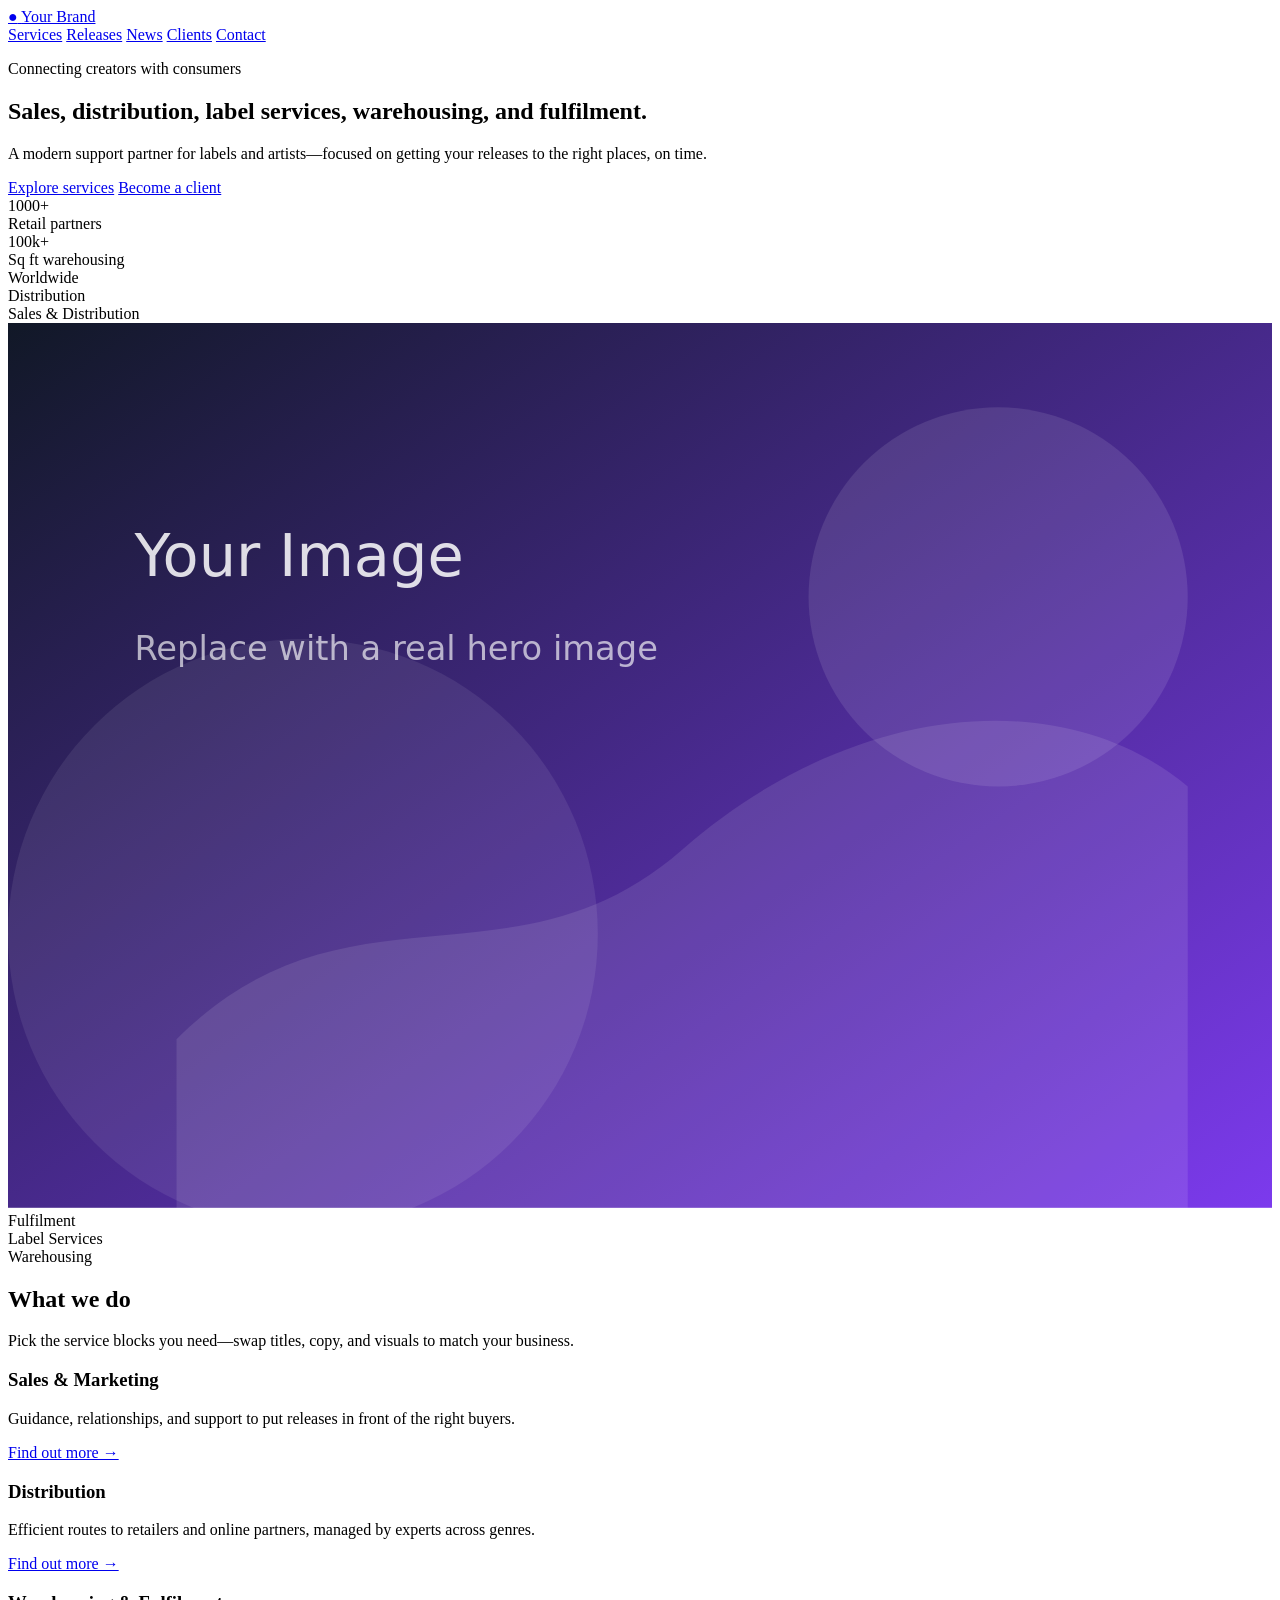
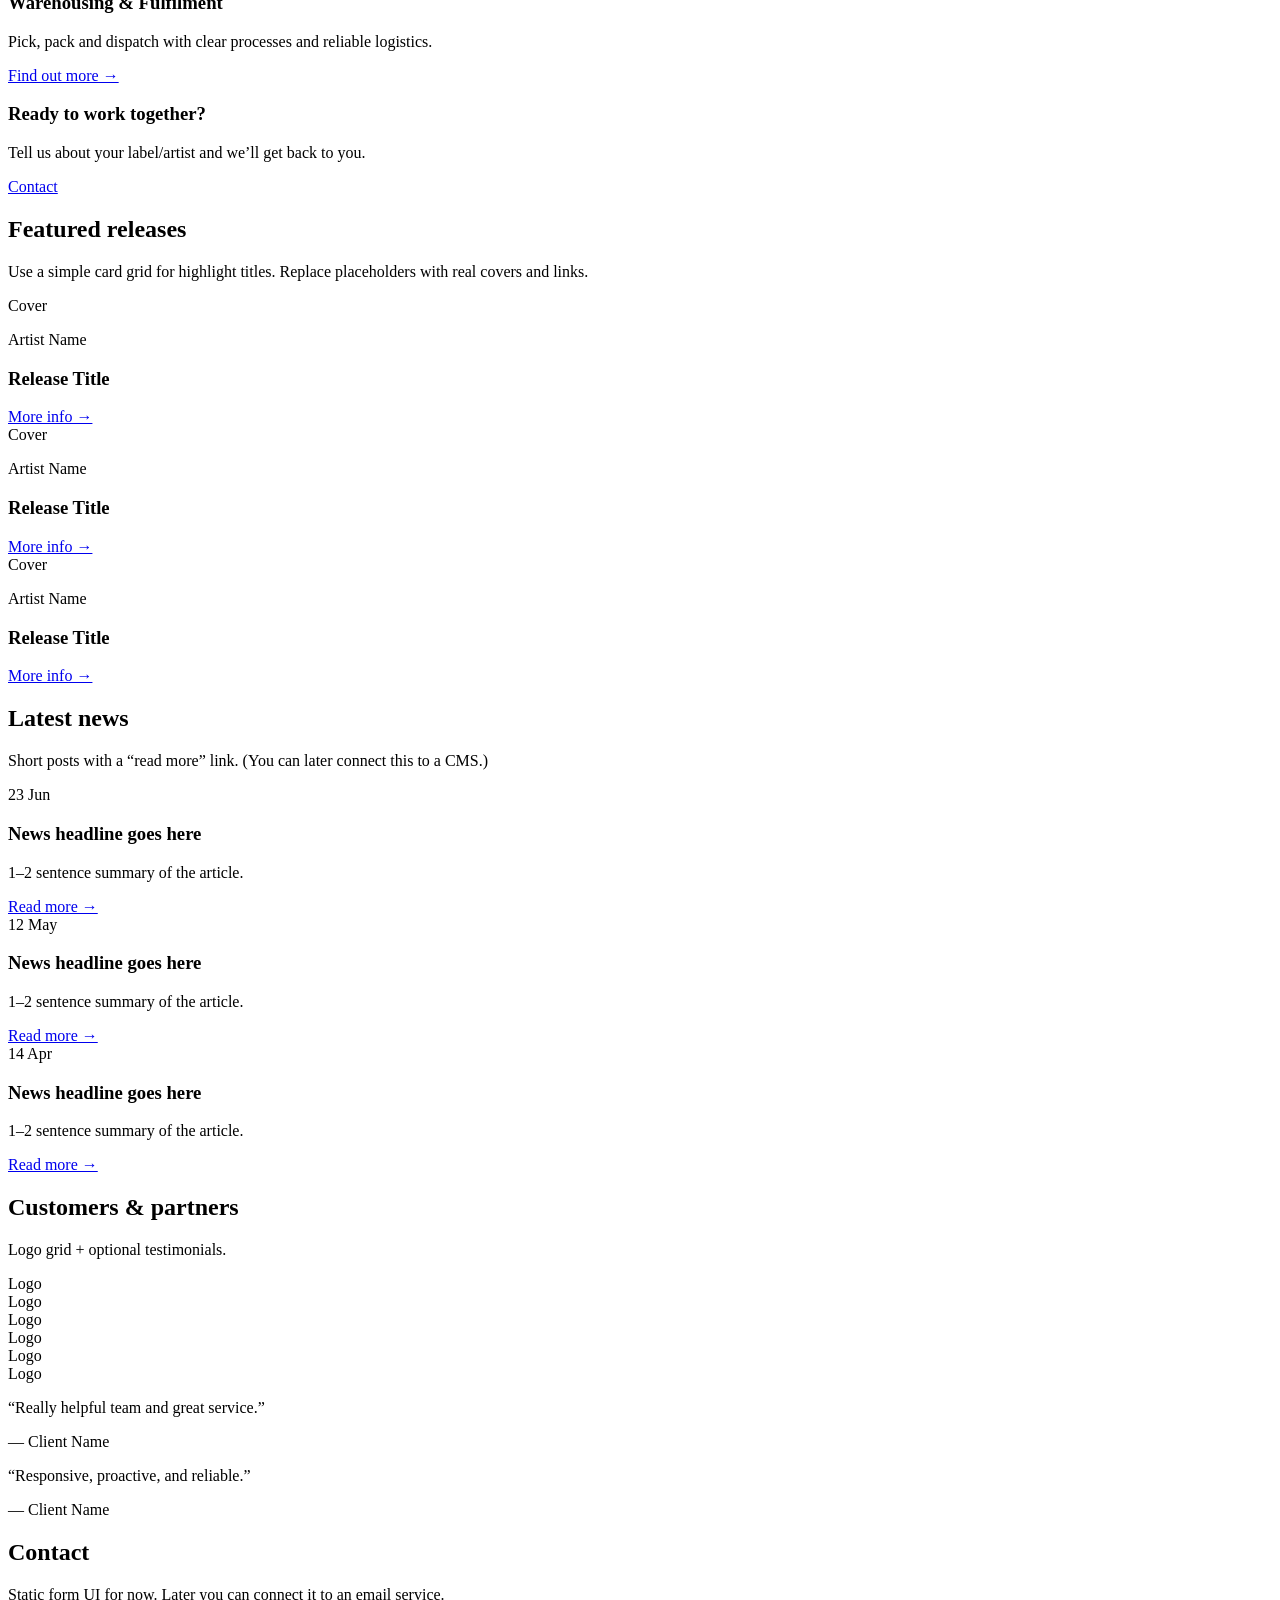
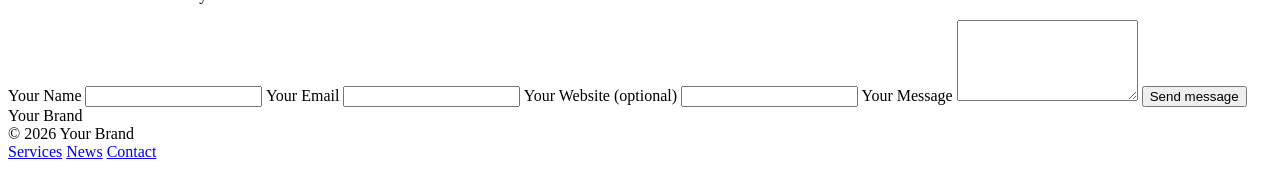
==== index.html @ bef2671d "Create index.html" ====
<!doctype html>
<html lang="en">
<head>
  <meta charset="utf-8" />
  <meta name="viewport" content="width=device-width,initial-scale=1" />
  <title>Your Company</title>
  <meta name="description" content="Sales, distribution, marketing and services for music labels and artists." />
  <link rel="stylesheet" href="styles.css" />
</head>

<body>
  <!-- Top bar / header -->
  <header class="site-header">
    <div class="container header-inner">
      <a class="brand" href="#">
        <span class="brand-mark" aria-hidden="true">●</span>
        <span class="brand-text">Your Brand</span>
      </a>

      <nav class="nav" aria-label="Primary">
        <a href="#services">Services</a>
        <a href="#releases">Releases</a>
        <a href="#news">News</a>
        <a href="#clients">Clients</a>
        <a class="btn btn-ghost" href="#contact">Contact</a>
      </nav>
    </div>
  </header>

  <!-- Hero -->
  <section class="hero">
    <div class="container hero-grid">
      <div class="hero-copy">
        <p class="kicker">Connecting creators with consumers</p>
        <h1>Sales, distribution, label services, warehousing, and fulfilment.</h1>
        <p class="lead">
          A modern support partner for labels and artists—focused on getting your releases to the right places, on time.
        </p>
        <div class="hero-actions">
          <a class="btn" href="#services">Explore services</a>
          <a class="btn btn-ghost" href="#contact">Become a client</a>
        </div>
        <div class="hero-trust">
          <div class="trust-item">
            <div class="trust-num">1000+</div>
            <div class="trust-label">Retail partners</div>
          </div>
          <div class="trust-item">
            <div class="trust-num">100k+</div>
            <div class="trust-label">Sq ft warehousing</div>
          </div>
          <div class="trust-item">
            <div class="trust-num">Worldwide</div>
            <div class="trust-label">Distribution</div>
          </div>
        </div>
      </div>

      <div class="hero-media" aria-hidden="true">
        <div class="media-card">
          <div class="media-badge">Sales & Distribution</div>
          <div class="media-art">
            <!-- Simple placeholder “image” -->
            <svg viewBox="0 0 600 420" width="100%" height="100%" role="img" aria-label="Placeholder cover art">
              <defs>
                <linearGradient id="g" x1="0" x2="1" y1="0" y2="1">
                  <stop offset="0" stop-color="#111827"/>
                  <stop offset="1" stop-color="#7c3aed"/>
                </linearGradient>
              </defs>
              <rect width="600" height="420" fill="url(#g)"/>
              <circle cx="470" cy="130" r="90" fill="rgba(255,255,255,.10)"/>
              <circle cx="140" cy="290" r="140" fill="rgba(255,255,255,.08)"/>
              <path d="M80 340 C160 260, 240 320, 320 250 S500 170, 560 220 L560 420 L80 420 Z" fill="rgba(255,255,255,.10)"/>
              <text x="60" y="120" fill="rgba(255,255,255,.85)" font-size="28" font-family="system-ui,Segoe UI,Arial">Your Image</text>
              <text x="60" y="160" fill="rgba(255,255,255,.65)" font-size="16" font-family="system-ui,Segoe UI,Arial">Replace with a real hero image</text>
            </svg>
          </div>
          <div class="media-meta">
            <div class="tag">Fulfilment</div>
            <div class="tag">Label Services</div>
            <div class="tag">Warehousing</div>
          </div>
        </div>
      </div>
    </div>
  </section>

  <!-- Services -->
  <section id="services" class="section">
    <div class="container">
      <div class="section-head">
        <h2>What we do</h2>
        <p>Pick the service blocks you need—swap titles, copy, and visuals to match your business.</p>
      </div>

      <div class="grid-3">
        <article class="card">
          <h3>Sales & Marketing</h3>
          <p>Guidance, relationships, and support to put releases in front of the right buyers.</p>
          <a class="link" href="#contact">Find out more →</a>
        </article>

        <article class="card">
          <h3>Distribution</h3>
          <p>Efficient routes to retailers and online partners, managed by experts across genres.</p>
          <a class="link" href="#contact">Find out more →</a>
        </article>

        <article class="card">
          <h3>Warehousing & Fulfilment</h3>
          <p>Pick, pack and dispatch with clear processes and reliable logistics.</p>
          <a class="link" href="#contact">Find out more →</a>
        </article>
      </div>

      <div class="cta-row">
        <div class="cta-text">
          <h3>Ready to work together?</h3>
          <p>Tell us about your label/artist and we’ll get back to you.</p>
        </div>
        <a class="btn" href="#contact">Contact</a>
      </div>
    </div>
  </section>

  <!-- Featured releases -->
  <section id="releases" class="section section-alt">
    <div class="container">
      <div class="section-head">
        <h2>Featured releases</h2>
        <p>Use a simple card grid for highlight titles. Replace placeholders with real covers and links.</p>
      </div>

      <div class="grid-3">
        <article class="release">
          <div class="release-cover" role="img" aria-label="Release cover placeholder">
            <span>Cover</span>
          </div>
          <div class="release-body">
            <p class="release-artist">Artist Name</p>
            <h3 class="release-title">Release Title</h3>
            <a class="link" href="#contact">More info →</a>
          </div>
        </article>

        <article class="release">
          <div class="release-cover" role="img" aria-label="Release cover placeholder">
            <span>Cover</span>
          </div>
          <div class="release-body">
            <p class="release-artist">Artist Name</p>
            <h3 class="release-title">Release Title</h3>
            <a class="link" href="#contact">More info →</a>
          </div>
        </article>

        <article class="release">
          <div class="release-cover" role="img" aria-label="Release cover placeholder">
            <span>Cover</span>
          </div>
          <div class="release-body">
            <p class="release-artist">Artist Name</p>
            <h3 class="release-title">Release Title</h3>
            <a class="link" href="#contact">More info →</a>
          </div>
        </article>
      </div>
    </div>
  </section>

  <!-- News -->
  <section id="news" class="section">
    <div class="container">
      <div class="section-head">
        <h2>Latest news</h2>
        <p>Short posts with a “read more” link. (You can later connect this to a CMS.)</p>
      </div>

      <div class="grid-3">
        <article class="post">
          <div class="post-thumb" role="img" aria-label="News thumbnail placeholder"></div>
          <div class="post-body">
            <div class="post-date">23 Jun</div>
            <h3>News headline goes here</h3>
            <p>1–2 sentence summary of the article.</p>
            <a class="link" href="#contact">Read more →</a>
          </div>
        </article>

        <article class="post">
          <div class="post-thumb" role="img" aria-label="News thumbnail placeholder"></div>
          <div class="post-body">
            <div class="post-date">12 May</div>
            <h3>News headline goes here</h3>
            <p>1–2 sentence summary of the article.</p>
            <a class="link" href="#contact">Read more →</a>
          </div>
        </article>

        <article class="post">
          <div class="post-thumb" role="img" aria-label="News thumbnail placeholder"></div>
          <div class="post-body">
            <div class="post-date">14 Apr</div>
            <h3>News headline goes here</h3>
            <p>1–2 sentence summary of the article.</p>
            <a class="link" href="#contact">Read more →</a>
          </div>
        </article>
      </div>
    </div>
  </section>

  <!-- Clients -->
  <section id="clients" class="section section-alt">
    <div class="container">
      <div class="section-head">
        <h2>Customers & partners</h2>
        <p>Logo grid + optional testimonials.</p>
      </div>

      <div class="logo-grid" aria-label="Partner logos">
        <div class="logo">Logo</div>
        <div class="logo">Logo</div>
        <div class="logo">Logo</div>
        <div class="logo">Logo</div>
        <div class="logo">Logo</div>
        <div class="logo">Logo</div>
      </div>

      <div class="testimonials">
        <article class="quote">
          <p class="quote-text">“Really helpful team and great service.”</p>
          <p class="quote-by">— Client Name</p>
        </article>
        <article class="quote">
          <p class="quote-text">“Responsive, proactive, and reliable.”</p>
          <p class="quote-by">— Client Name</p>
        </article>
      </div>
    </div>
  </section>

  <!-- Contact -->
  <section id="contact" class="section">
    <div class="container">
      <div class="section-head">
        <h2>Contact</h2>
        <p>Static form UI for now. Later you can connect it to an email service.</p>
      </div>

      <form class="form" onsubmit="event.preventDefault(); alert('Form demo: connect this to a backend/email service.');">
        <label>
          <span>Your Name</span>
          <input required type="text" name="name" autocomplete="name" />
        </label>
        <label>
          <span>Your Email</span>
          <input required type="email" name="email" autocomplete="email" />
        </label>
        <label>
          <span>Your Website (optional)</span>
          <input type="url" name="website" autocomplete="url" />
        </label>
        <label>
          <span>Your Message</span>
          <textarea required name="message" rows="5"></textarea>
        </label>
        <button class="btn" type="submit">Send message</button>
      </form>
    </div>
  </section>

  <footer class="site-footer">
    <div class="container footer-inner">
      <div class="footer-brand">
        <div class="brand-text">Your Brand</div>
        <div class="muted">© <span id="year"></span> Your Brand</div>
      </div>
      <div class="footer-links">
        <a href="#services">Services</a>
        <a href="#news">News</a>
        <a href="#contact">Contact</a>
      </div>
    </div>
  </footer>

  <script>
    document.getElementById('year').textContent = new Date().getFullYear();
  </script>
</body>
</html>
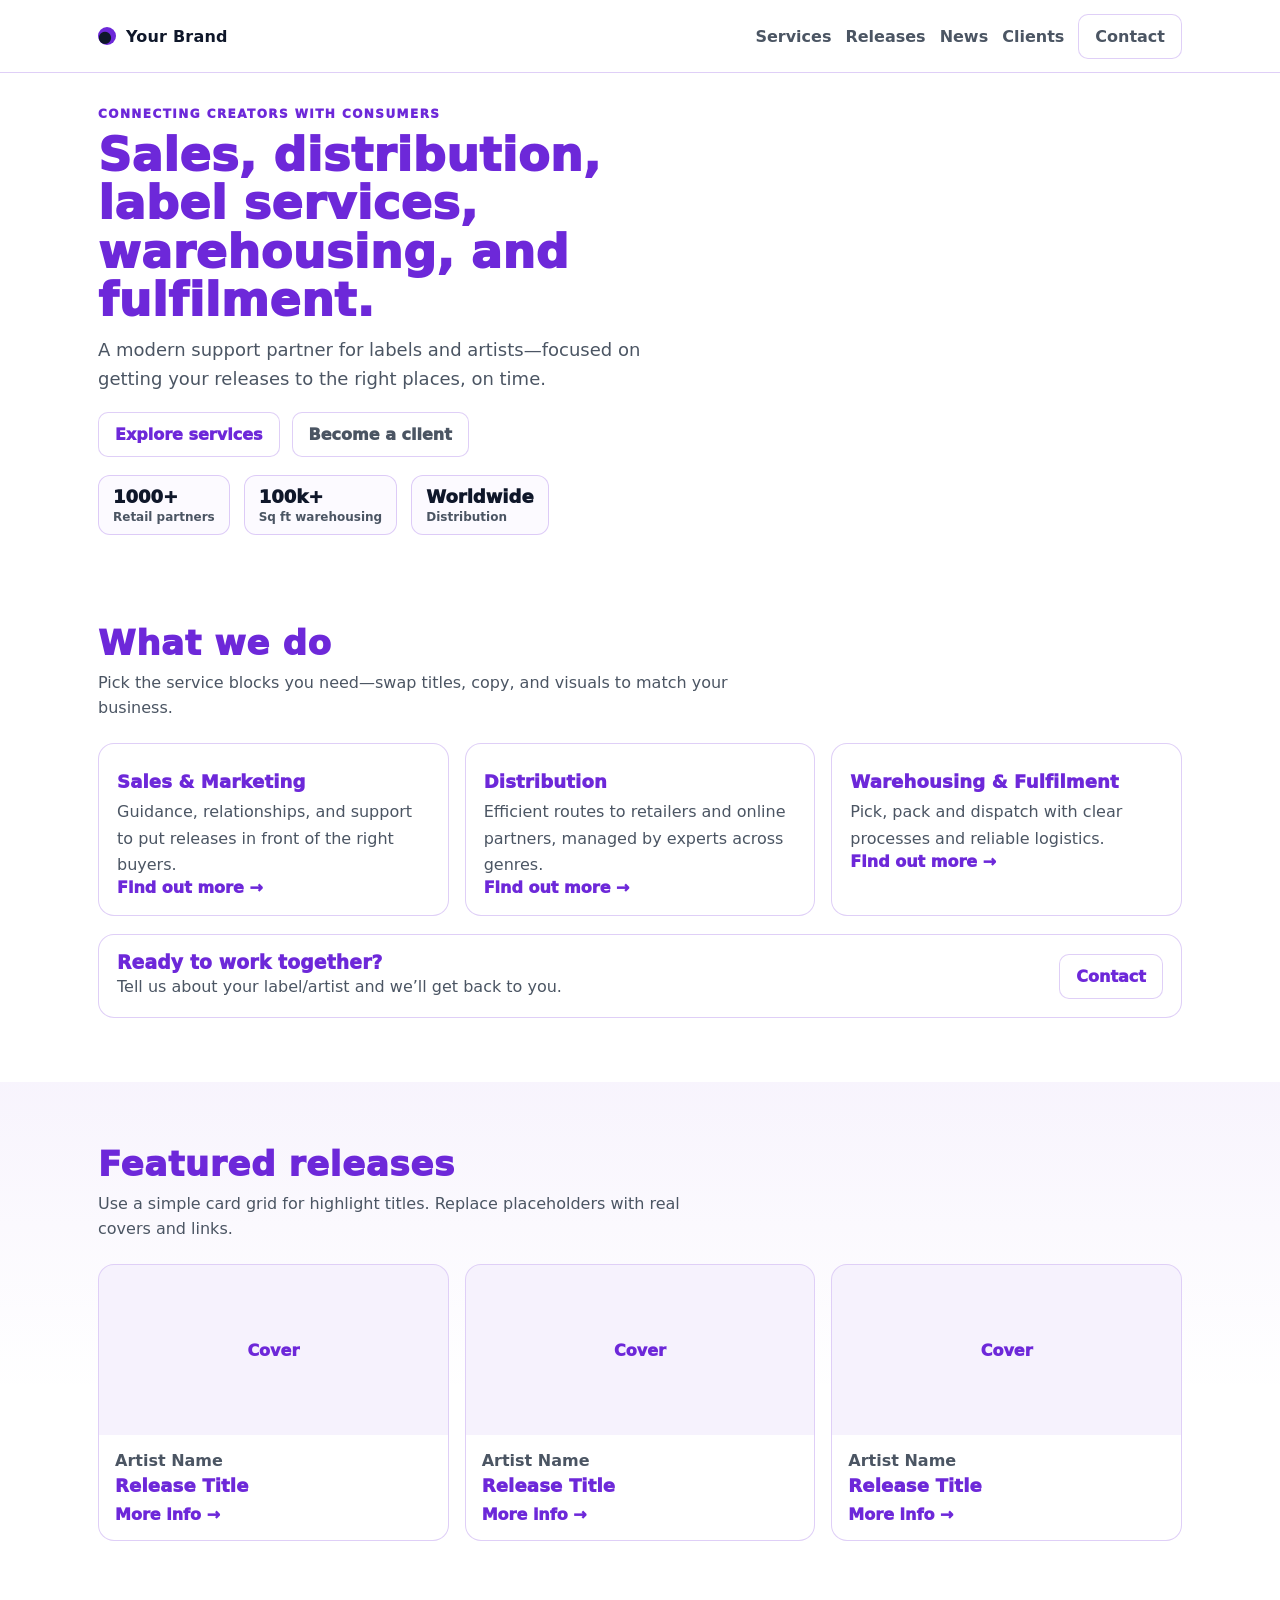
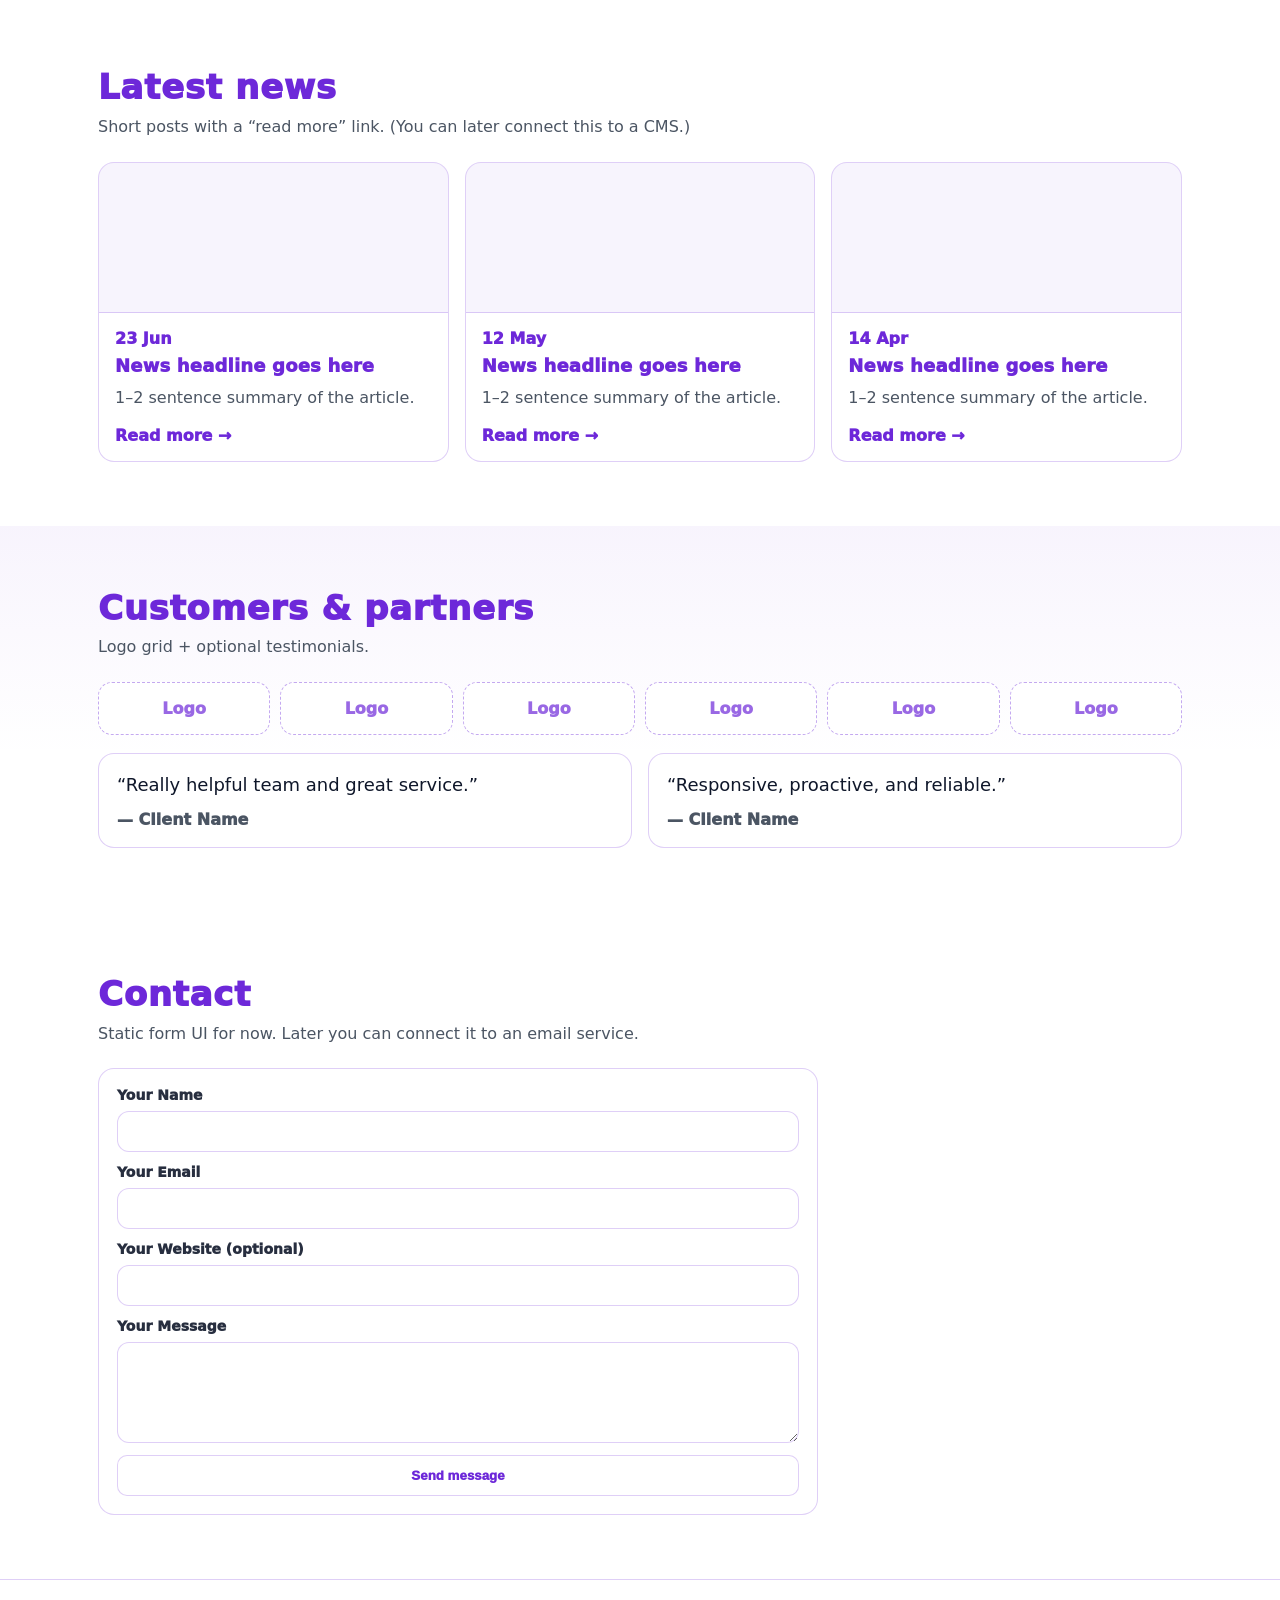
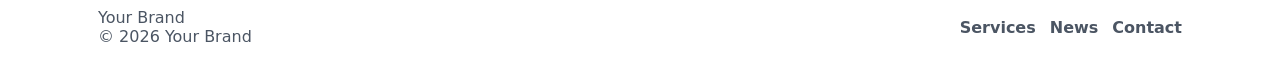
==== commit d8a3fe01: "Update index.html" ====
--- a/index.html
+++ b/index.html
@@ -55,34 +55,6 @@
           </div>
         </div>
       </div>
-
-      <div class="hero-media" aria-hidden="true">
-        <div class="media-card">
-          <div class="media-badge">Sales & Distribution</div>
-          <div class="media-art">
-            <!-- Simple placeholder “image” -->
-            <svg viewBox="0 0 600 420" width="100%" height="100%" role="img" aria-label="Placeholder cover art">
-              <defs>
-                <linearGradient id="g" x1="0" x2="1" y1="0" y2="1">
-                  <stop offset="0" stop-color="#111827"/>
-                  <stop offset="1" stop-color="#7c3aed"/>
-                </linearGradient>
-              </defs>
-              <rect width="600" height="420" fill="url(#g)"/>
-              <circle cx="470" cy="130" r="90" fill="rgba(255,255,255,.10)"/>
-              <circle cx="140" cy="290" r="140" fill="rgba(255,255,255,.08)"/>
-              <path d="M80 340 C160 260, 240 320, 320 250 S500 170, 560 220 L560 420 L80 420 Z" fill="rgba(255,255,255,.10)"/>
-              <text x="60" y="120" fill="rgba(255,255,255,.85)" font-size="28" font-family="system-ui,Segoe UI,Arial">Your Image</text>
-              <text x="60" y="160" fill="rgba(255,255,255,.65)" font-size="16" font-family="system-ui,Segoe UI,Arial">Replace with a real hero image</text>
-            </svg>
-          </div>
-          <div class="media-meta">
-            <div class="tag">Fulfilment</div>
-            <div class="tag">Label Services</div>
-            <div class="tag">Warehousing</div>
-          </div>
-        </div>
-      </div>
     </div>
   </section>
 
--- a/styles.css
+++ b/styles.css
@@ -0,0 +1,297 @@
+:root{
+  --bg:#ffffff;
+  --card:#ffffff;
+  --text:#0f172a;
+  --muted:#4b5563;
+  --brand:#6d28d9;
+  --line:rgba(109,40,217,.22);
+  --soft:rgba(109,40,217,.08);
+}
+
+*{box-sizing:border-box}
+html,body{height:100%}
+body{
+  margin:0;
+  font-family: system-ui, -apple-system, Segoe UI, Roboto, Arial, sans-serif;
+  background: var(--bg);
+  color:var(--text);
+}
+
+h1,h2,h3{
+  color:var(--brand);
+  margin:0;
+  font-weight:1000;
+  letter-spacing: .01em;
+  text-transform:none;
+  line-height:1.08;
+}
+.section-head h2{
+  font-size:34px;
+  font-weight:1000;
+  letter-spacing: .02em;
+}
+
+.hero-copy h1{
+  font-weight:1000;
+  letter-spacing: .01em;
+}
+
+.card h3,
+.release-title,
+.post-body h3{
+  font-weight:1000;
+}
+
+a{color:inherit; text-decoration:none}
+
+.container{max-width:1120px; margin:0 auto; padding:0 18px}
+
+.site-header{
+  position:sticky; top:0; z-index:50;
+  background:#fff;
+  border-bottom:1px solid var(--line);
+}
+.header-inner{
+  height:72px;
+  display:flex; align-items:center; justify-content:space-between; gap:16px;
+}
+.brand{
+  display:flex; align-items:center; gap:10px;
+  font-weight:900;
+  letter-spacing:.2px;
+}
+.brand-mark{
+  width:18px; height:18px; border-radius:999px;
+  background: var(--brand);
+  display:inline-block;
+}
+.nav{display:flex; align-items:center; gap:14px; flex-wrap:wrap}
+.nav a{color:var(--muted); font-weight:800}
+.nav a:hover{color:var(--text)}
+
+.section{padding:64px 0}
+.section-alt{
+  background: linear-gradient(180deg, rgba(109,40,217,.05), transparent 60%);
+}
+.section-head{margin-bottom:22px}
+.section-head h2{font-size:34px; margin:0 0 8px 0}
+.section-head p{margin:0; color:var(--muted); max-width:62ch; line-height:1.6}
+
+.hero{padding:34px 0 26px}
+.hero-grid{
+  display:grid;
+  grid-template-columns: 1.1fr .9fr;
+  gap:24px;
+  align-items:start;
+}
+.kicker{
+  margin:0 0 10px 0;
+  font-weight:1000;
+  text-transform:uppercase;
+  letter-spacing:.12em;
+  color:var(--brand);
+  font-size:12px;
+}
+.hero-copy h1{
+  font-size:46px;
+  line-height:1.05;
+  margin:0 0 12px 0;
+}
+.lead{
+  margin:0 0 18px 0;
+  color:var(--muted);
+  font-size:18px;
+  line-height:1.6;
+}
+
+.hero-actions{display:flex; gap:12px; flex-wrap:wrap; margin-bottom:18px}
+.btn{
+  display:inline-flex; align-items:center; justify-content:center;
+  padding:12px 16px;
+  border-radius:10px;
+  border:1px solid var(--line);
+  background:#fff;
+  color:var(--brand);
+  font-weight:1000;
+}
+.btn:hover{background:var(--soft)}
+.btn-ghost{
+  background:#fff;
+  border:1px solid var(--line);
+  color:var(--muted);
+}
+.btn-ghost:hover{background:rgba(15,23,42,.03)}
+
+.hero-trust{
+  display:flex; gap:14px; flex-wrap:wrap;
+  margin-top:10px;
+}
+.trust-item{
+  padding:10px 14px;
+  border:1px solid var(--line);
+  border-radius:12px;
+  background:rgba(109,40,217,.02);
+}
+.trust-num{font-weight:1000; font-size:18px}
+.trust-label{color:var(--muted); font-weight:800; margin-top:3px; font-size:12px}
+
+.hero-media{
+  border:1px solid var(--line);
+  border-radius:16px;
+  background:#fff;
+  overflow:hidden;
+}
+.media-badge{
+  padding:14px 16px;
+  border-bottom:1px solid var(--line);
+  font-weight:1000;
+  color:var(--brand);
+}
+.media-art{
+  height:300px;
+  background: linear-gradient(180deg, rgba(109,40,217,.05), rgba(109,40,217,.015));
+  display:flex; align-items:center; justify-content:center;
+  color:rgba(109,40,217,.55);
+  font-weight:1000;
+}
+.media-meta{
+  padding:14px 16px;
+  border-top:1px solid var(--line);
+  display:flex; gap:8px; flex-wrap:wrap;
+}
+.tag{
+  font-size:12px; font-weight:900;
+  padding:7px 10px;
+  border-radius:999px;
+  border:1px solid var(--line);
+  color:var(--brand);
+  background:#fff;
+}
+
+.grid-3{
+  display:grid;
+  grid-template-columns: repeat(3, 1fr);
+  gap:16px;
+}
+.card{
+  border:1px solid var(--line);
+  background:#fff;
+  border-radius:16px;
+  padding:18px;
+}
+.card h3{font-size:18px; margin:10px 0 8px}
+.card p{margin:0; color:var(--muted); line-height:1.65}
+
+.link{color:var(--brand); font-weight:1000}
+.link:hover{text-decoration:underline}
+
+.cta-row{
+  margin-top:18px;
+  border:1px solid var(--line);
+  background:#fff;
+  border-radius:16px;
+  padding:18px;
+  display:flex; justify-content:space-between; align-items:center; gap:14px; flex-wrap:wrap;
+}
+.cta-text p{margin:0; color:var(--muted); line-height:1.6}
+
+.release, .post{
+  border:1px solid var(--line);
+  background:#fff;
+  border-radius:16px;
+  overflow:hidden;
+}
+.release{display:flex; flex-direction:column}
+.release-cover{
+  height:170px;
+  display:flex; align-items:center; justify-content:center;
+  background: rgba(109,40,217,.06);
+  color:var(--brand);
+  font-weight:1000;
+}
+.release-body{padding:16px}
+.release-artist{margin:0 0 6px 0; color:var(--muted); font-weight:900}
+.release-title{margin:0 0 10px 0; font-size:18px; color:var(--brand)}
+
+.post-thumb{
+  height:150px;
+  background: rgba(109,40,217,.05);
+  border-bottom:1px solid var(--line);
+}
+.post-body{padding:16px}
+.post-date{color:var(--brand); font-weight:1000; margin-bottom:8px}
+.post-body h3{font-size:18px; margin:0 0 10px 0}
+.post-body p{margin:0 0 14px 0; color:var(--muted); line-height:1.65}
+
+.logo-grid{
+  display:grid; grid-template-columns: repeat(6, 1fr);
+  gap:10px; margin-bottom:18px;
+}
+.logo{
+  border:1px dashed rgba(109,40,217,.4);
+  border-radius:14px;
+  padding:16px 10px;
+  text-align:center;
+  color:rgba(109,40,217,.7);
+  font-weight:1000;
+  background:#fff;
+}
+
+.testimonials{
+  display:grid; grid-template-columns: repeat(2, 1fr);
+  gap:16px;
+}
+.quote{
+  border:1px solid var(--line);
+  background:#fff;
+  border-radius:16px;
+  padding:18px;
+}
+.quote-text{margin:0; font-size:18px; line-height:1.45; color:var(--text)}
+.quote-by{margin:12px 0 0 0; color:var(--muted); font-weight:1000}
+
+.form{
+  max-width:720px;
+  border:1px solid var(--line);
+  background:#fff;
+  border-radius:16px;
+  padding:18px;
+  display:grid; gap:12px;
+}
+label{display:grid; gap:8px}
+.form span{color:rgba(15,23,42,.9); font-weight:1000; font-size:14px}
+
+input,textarea{
+  width:100%;
+  padding:12px 12px;
+  border-radius:12px;
+  border:1px solid var(--line);
+  background:#fff;
+  color:var(--text);
+  outline:none;
+}
+input:focus,textarea:focus{
+  box-shadow: 0 0 0 3px rgba(109,40,217,.14);
+  border-color: rgba(109,40,217,.55);
+}
+textarea{resize:vertical}
+
+.site-footer{
+  border-top:1px solid var(--line);
+  padding:28px 0;
+  color:var(--muted);
+}
+.footer-inner{
+  display:flex; justify-content:space-between; align-items:center; gap:14px; flex-wrap:wrap;
+}
+.footer-links{display:flex; gap:14px; flex-wrap:wrap}
+.footer-links a{color:var(--muted); font-weight:900}
+.footer-links a:hover{color:var(--text)}
+
+@media (max-width: 980px){
+  .hero-grid{grid-template-columns:1fr}
+  .hero-copy h1{font-size:38px}
+  .grid-3{grid-template-columns:1fr}
+  .logo-grid{grid-template-columns: repeat(3, 1fr)}
+  .testimonials{grid-template-columns:1fr}
+}
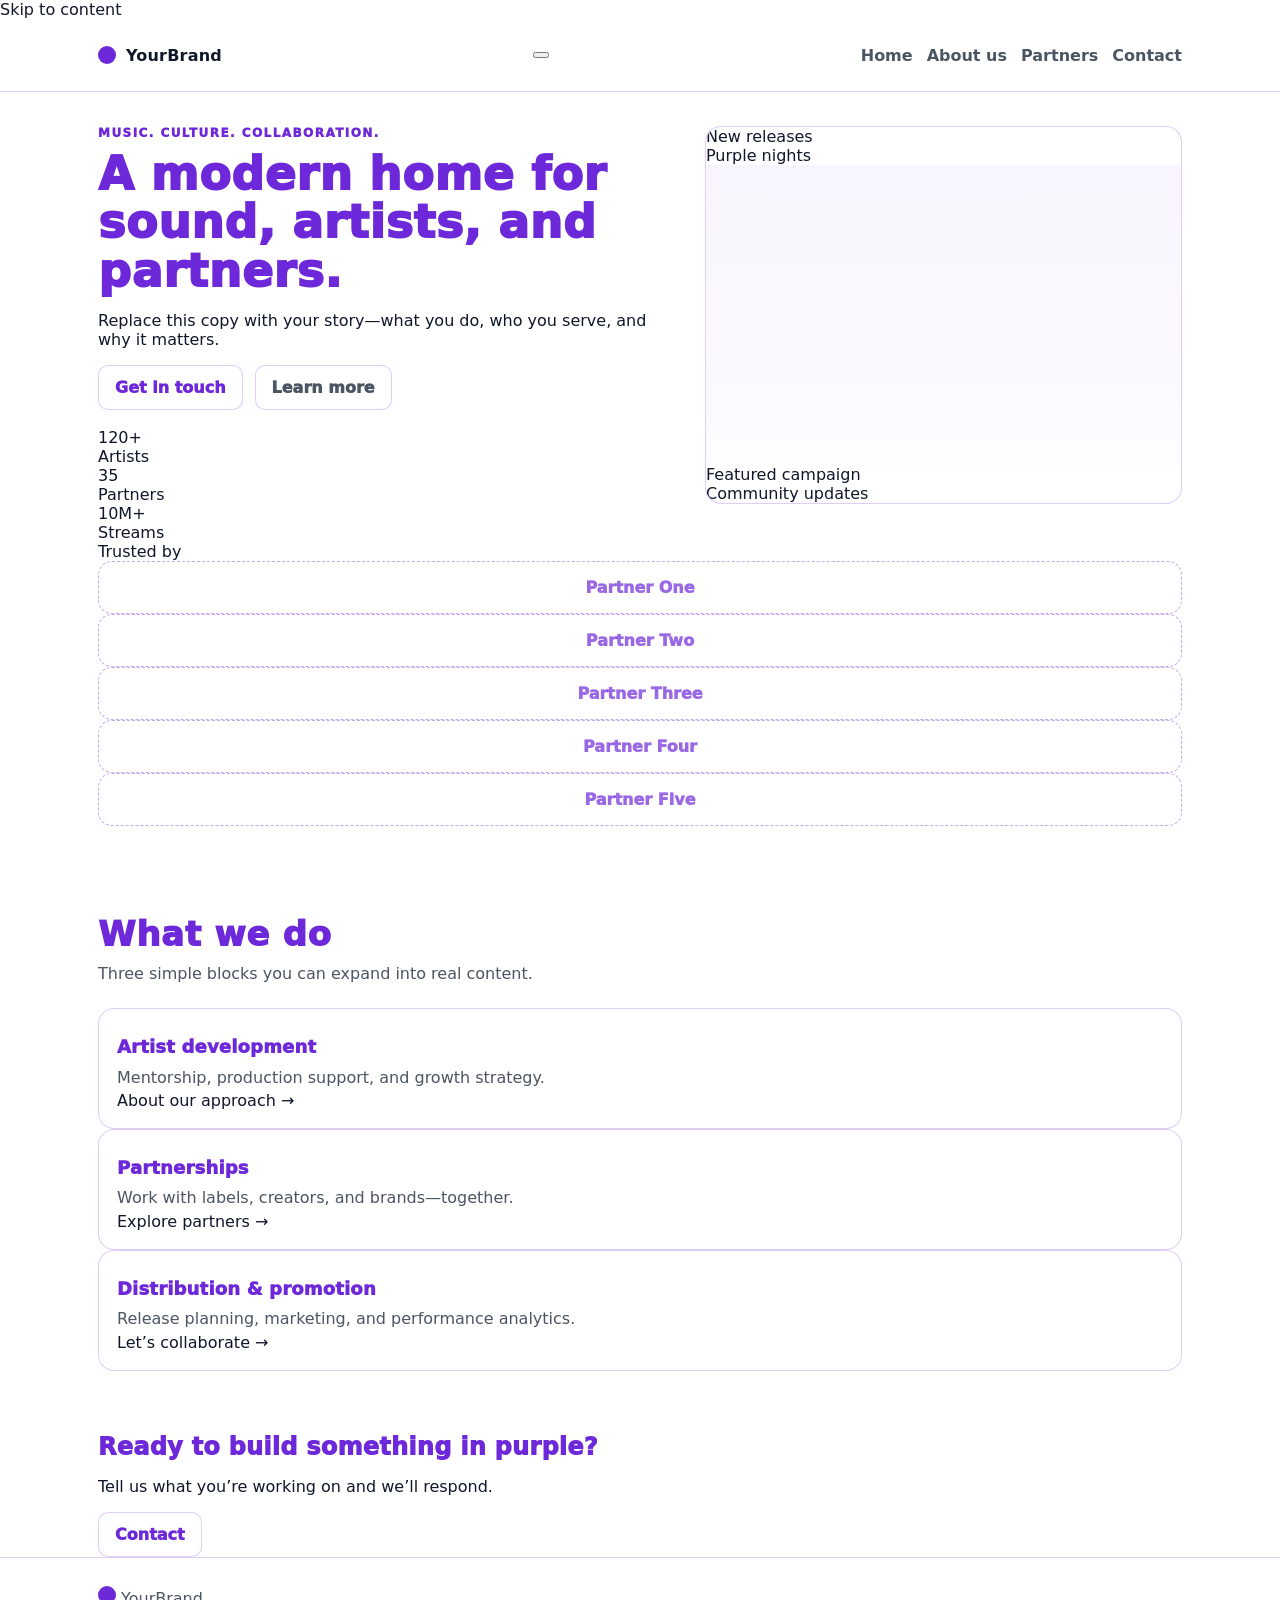
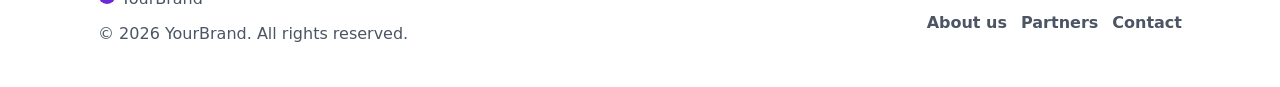
==== commit abef6615: "Update index.html" ====
--- a/index.html
+++ b/index.html
@@ -2,263 +2,183 @@
 <html lang="en">
 <head>
   <meta charset="utf-8" />
-  <meta name="viewport" content="width=device-width,initial-scale=1" />
-  <title>Your Company</title>
-  <meta name="description" content="Sales, distribution, marketing and services for music labels and artists." />
+  <meta name="viewport" content="width=device-width, initial-scale=1" />
+  <title>Home</title>
   <link rel="stylesheet" href="styles.css" />
 </head>
+<body>
+  <a class="skip-link" href="#main">Skip to content</a>
 
-<body>
-  <!-- Top bar / header -->
   <header class="site-header">
     <div class="container header-inner">
-      <a class="brand" href="#">
-        <span class="brand-mark" aria-hidden="true">●</span>
-        <span class="brand-text">Your Brand</span>
+      <a class="brand" href="index.html" aria-label="Home">
+        <span class="brand-mark" aria-hidden="true"></span>
+        <span class="brand-name">YourBrand</span>
       </a>
 
-      <nav class="nav" aria-label="Primary">
-        <a href="#services">Services</a>
-        <a href="#releases">Releases</a>
-        <a href="#news">News</a>
-        <a href="#clients">Clients</a>
-        <a class="btn btn-ghost" href="#contact">Contact</a>
+      <button class="nav-toggle" type="button" aria-label="Open navigation" aria-expanded="false" data-nav-toggle>
+        <span aria-hidden="true"></span>
+        <span aria-hidden="true"></span>
+        <span aria-hidden="true"></span>
+      </button>
+
+      <nav class="nav" data-nav>
+        <a href="index.html" class="nav-link">Home</a>
+        <a href="about.html" class="nav-link">About us</a>
+        <a href="partners.html" class="nav-link">Partners</a>
+        <a href="contact.html" class="nav-link nav-cta">Contact</a>
       </nav>
     </div>
   </header>
 
-  <!-- Hero -->
-  <section class="hero">
-    <div class="container hero-grid">
-      <div class="hero-copy">
-        <p class="kicker">Connecting creators with consumers</p>
-        <h1>Sales, distribution, label services, warehousing, and fulfilment.</h1>
-        <p class="lead">
-          A modern support partner for labels and artists—focused on getting your releases to the right places, on time.
-        </p>
-        <div class="hero-actions">
-          <a class="btn" href="#services">Explore services</a>
-          <a class="btn btn-ghost" href="#contact">Become a client</a>
+  <main id="main">
+    <section class="hero">
+      <div class="container hero-grid">
+        <div class="hero-copy">
+          <p class="kicker">Music. Culture. Collaboration.</p>
+          <h1 class="hero-title">
+            A modern home for sound, artists, and partners.
+          </h1>
+          <p class="hero-subtitle">
+            Replace this copy with your story—what you do, who you serve, and why it matters.
+          </p>
+
+          <div class="hero-actions">
+            <a class="btn btn-primary" href="contact.html">Get in touch</a>
+            <a class="btn btn-ghost" href="about.html">Learn more</a>
+          </div>
+
+          <div class="hero-stats" role="list" aria-label="Highlights">
+            <div class="stat" role="listitem">
+              <div class="stat-value">120+</div>
+              <div class="stat-label">Artists</div>
+            </div>
+            <div class="stat" role="listitem">
+              <div class="stat-value">35</div>
+              <div class="stat-label">Partners</div>
+            </div>
+            <div class="stat" role="listitem">
+              <div class="stat-value">10M+</div>
+              <div class="stat-label">Streams</div>
+            </div>
+          </div>
         </div>
-        <div class="hero-trust">
-          <div class="trust-item">
-            <div class="trust-num">1000+</div>
-            <div class="trust-label">Retail partners</div>
-          </div>
-          <div class="trust-item">
-            <div class="trust-num">100k+</div>
-            <div class="trust-label">Sq ft warehousing</div>
-          </div>
-          <div class="trust-item">
-            <div class="trust-num">Worldwide</div>
-            <div class="trust-label">Distribution</div>
+
+        <div class="hero-media" aria-hidden="true">
+          <div class="media-card">
+            <div class="media-glow"></div>
+            <div class="media-top">
+              <div class="pill">New releases</div>
+              <div class="pill pill-outline">Purple nights</div>
+            </div>
+
+            <div class="media-art">
+              <!-- Simple decorative shapes (replace with your image/video if you want) -->
+              <div class="blob b1"></div>
+              <div class="blob b2"></div>
+              <div class="blob b3"></div>
+              <div class="ring"></div>
+            </div>
+
+            <div class="media-bottom">
+              <div class="mini-row">
+                <span class="dot"></span>
+                <span>Featured campaign</span>
+              </div>
+              <div class="mini-row">
+                <span class="dot dot-2"></span>
+                <span>Community updates</span>
+              </div>
+            </div>
           </div>
         </div>
       </div>
-    </div>
-  </section>
 
-  <!-- Services -->
-  <section id="services" class="section">
-    <div class="container">
-      <div class="section-head">
-        <h2>What we do</h2>
-        <p>Pick the service blocks you need—swap titles, copy, and visuals to match your business.</p>
+      <div class="container hero-strip">
+        <div class="strip-title">Trusted by</div>
+        <div class="logo-row" aria-label="Partner logos">
+          <div class="logo">Partner One</div>
+          <div class="logo">Partner Two</div>
+          <div class="logo">Partner Three</div>
+          <div class="logo">Partner Four</div>
+          <div class="logo">Partner Five</div>
+        </div>
       </div>
+    </section>
 
-      <div class="grid-3">
-        <article class="card">
-          <h3>Sales & Marketing</h3>
-          <p>Guidance, relationships, and support to put releases in front of the right buyers.</p>
-          <a class="link" href="#contact">Find out more →</a>
-        </article>
+    <section class="section section-light">
+      <div class="container">
+        <div class="section-head">
+          <h2 class="section-title">What we do</h2>
+          <p class="section-subtitle">Three simple blocks you can expand into real content.</p>
+        </div>
 
-        <article class="card">
-          <h3>Distribution</h3>
-          <p>Efficient routes to retailers and online partners, managed by experts across genres.</p>
-          <a class="link" href="#contact">Find out more →</a>
-        </article>
+        <div class="cards">
+          <article class="card">
+            <h3 class="card-title">Artist development</h3>
+            <p class="card-text">Mentorship, production support, and growth strategy.</p>
+            <a class="card-link" href="about.html">About our approach →</a>
+          </article>
 
-        <article class="card">
-          <h3>Warehousing & Fulfilment</h3>
-          <p>Pick, pack and dispatch with clear processes and reliable logistics.</p>
-          <a class="link" href="#contact">Find out more →</a>
-        </article>
+          <article class="card">
+            <h3 class="card-title">Partnerships</h3>
+            <p class="card-text">Work with labels, creators, and brands—together.</p>
+            <a class="card-link" href="partners.html">Explore partners →</a>
+          </article>
+
+          <article class="card">
+            <h3 class="card-title">Distribution & promotion</h3>
+            <p class="card-text">Release planning, marketing, and performance analytics.</p>
+            <a class="card-link" href="contact.html">Let’s collaborate →</a>
+          </article>
+        </div>
       </div>
+    </section>
 
-      <div class="cta-row">
-        <div class="cta-text">
-          <h3>Ready to work together?</h3>
-          <p>Tell us about your label/artist and we’ll get back to you.</p>
+    <section class="cta">
+      <div class="container cta-inner">
+        <div>
+          <h2 class="cta-title">Ready to build something in purple?</h2>
+          <p class="cta-subtitle">Tell us what you’re working on and we’ll respond.</p>
         </div>
-        <a class="btn" href="#contact">Contact</a>
+        <a class="btn btn-primary" href="contact.html">Contact</a>
       </div>
-    </div>
-  </section>
-
-  <!-- Featured releases -->
-  <section id="releases" class="section section-alt">
-    <div class="container">
-      <div class="section-head">
-        <h2>Featured releases</h2>
-        <p>Use a simple card grid for highlight titles. Replace placeholders with real covers and links.</p>
-      </div>
-
-      <div class="grid-3">
-        <article class="release">
-          <div class="release-cover" role="img" aria-label="Release cover placeholder">
-            <span>Cover</span>
-          </div>
-          <div class="release-body">
-            <p class="release-artist">Artist Name</p>
-            <h3 class="release-title">Release Title</h3>
-            <a class="link" href="#contact">More info →</a>
-          </div>
-        </article>
-
-        <article class="release">
-          <div class="release-cover" role="img" aria-label="Release cover placeholder">
-            <span>Cover</span>
-          </div>
-          <div class="release-body">
-            <p class="release-artist">Artist Name</p>
-            <h3 class="release-title">Release Title</h3>
-            <a class="link" href="#contact">More info →</a>
-          </div>
-        </article>
-
-        <article class="release">
-          <div class="release-cover" role="img" aria-label="Release cover placeholder">
-            <span>Cover</span>
-          </div>
-          <div class="release-body">
-            <p class="release-artist">Artist Name</p>
-            <h3 class="release-title">Release Title</h3>
-            <a class="link" href="#contact">More info →</a>
-          </div>
-        </article>
-      </div>
-    </div>
-  </section>
-
-  <!-- News -->
-  <section id="news" class="section">
-    <div class="container">
-      <div class="section-head">
-        <h2>Latest news</h2>
-        <p>Short posts with a “read more” link. (You can later connect this to a CMS.)</p>
-      </div>
-
-      <div class="grid-3">
-        <article class="post">
-          <div class="post-thumb" role="img" aria-label="News thumbnail placeholder"></div>
-          <div class="post-body">
-            <div class="post-date">23 Jun</div>
-            <h3>News headline goes here</h3>
-            <p>1–2 sentence summary of the article.</p>
-            <a class="link" href="#contact">Read more →</a>
-          </div>
-        </article>
-
-        <article class="post">
-          <div class="post-thumb" role="img" aria-label="News thumbnail placeholder"></div>
-          <div class="post-body">
-            <div class="post-date">12 May</div>
-            <h3>News headline goes here</h3>
-            <p>1–2 sentence summary of the article.</p>
-            <a class="link" href="#contact">Read more →</a>
-          </div>
-        </article>
-
-        <article class="post">
-          <div class="post-thumb" role="img" aria-label="News thumbnail placeholder"></div>
-          <div class="post-body">
-            <div class="post-date">14 Apr</div>
-            <h3>News headline goes here</h3>
-            <p>1–2 sentence summary of the article.</p>
-            <a class="link" href="#contact">Read more →</a>
-          </div>
-        </article>
-      </div>
-    </div>
-  </section>
-
-  <!-- Clients -->
-  <section id="clients" class="section section-alt">
-    <div class="container">
-      <div class="section-head">
-        <h2>Customers & partners</h2>
-        <p>Logo grid + optional testimonials.</p>
-      </div>
-
-      <div class="logo-grid" aria-label="Partner logos">
-        <div class="logo">Logo</div>
-        <div class="logo">Logo</div>
-        <div class="logo">Logo</div>
-        <div class="logo">Logo</div>
-        <div class="logo">Logo</div>
-        <div class="logo">Logo</div>
-      </div>
-
-      <div class="testimonials">
-        <article class="quote">
-          <p class="quote-text">“Really helpful team and great service.”</p>
-          <p class="quote-by">— Client Name</p>
-        </article>
-        <article class="quote">
-          <p class="quote-text">“Responsive, proactive, and reliable.”</p>
-          <p class="quote-by">— Client Name</p>
-        </article>
-      </div>
-    </div>
-  </section>
-
-  <!-- Contact -->
-  <section id="contact" class="section">
-    <div class="container">
-      <div class="section-head">
-        <h2>Contact</h2>
-        <p>Static form UI for now. Later you can connect it to an email service.</p>
-      </div>
-
-      <form class="form" onsubmit="event.preventDefault(); alert('Form demo: connect this to a backend/email service.');">
-        <label>
-          <span>Your Name</span>
-          <input required type="text" name="name" autocomplete="name" />
-        </label>
-        <label>
-          <span>Your Email</span>
-          <input required type="email" name="email" autocomplete="email" />
-        </label>
-        <label>
-          <span>Your Website (optional)</span>
-          <input type="url" name="website" autocomplete="url" />
-        </label>
-        <label>
-          <span>Your Message</span>
-          <textarea required name="message" rows="5"></textarea>
-        </label>
-        <button class="btn" type="submit">Send message</button>
-      </form>
-    </div>
-  </section>
+    </section>
+  </main>
 
   <footer class="site-footer">
     <div class="container footer-inner">
-      <div class="footer-brand">
-        <div class="brand-text">Your Brand</div>
-        <div class="muted">© <span id="year"></span> Your Brand</div>
+      <div class="footer-left">
+        <div class="brand-footer">
+          <span class="brand-mark" aria-hidden="true"></span>
+          <span class="brand-name">YourBrand</span>
+        </div>
+        <p class="footer-text">© <span id="year"></span> YourBrand. All rights reserved.</p>
       </div>
+
       <div class="footer-links">
-        <a href="#services">Services</a>
-        <a href="#news">News</a>
-        <a href="#contact">Contact</a>
+        <a href="about.html">About us</a>
+        <a href="partners.html">Partners</a>
+        <a href="contact.html">Contact</a>
       </div>
     </div>
   </footer>
 
   <script>
-    document.getElementById('year').textContent = new Date().getFullYear();
+    // Mobile nav toggle
+    const btn = document.querySelector('[data-nav-toggle]');
+    const nav = document.querySelector('[data-nav]');
+    if (btn && nav) {
+      btn.addEventListener('click', () => {
+        const expanded = btn.getAttribute('aria-expanded') === 'true';
+        btn.setAttribute('aria-expanded', String(!expanded));
+        nav.classList.toggle('nav--open');
+      });
+    }
+
+    // Footer year
+    const y = document.getElementById('year');
+    if (y) y.textContent = new Date().getFullYear();
   </script>
 </body>
 </html>
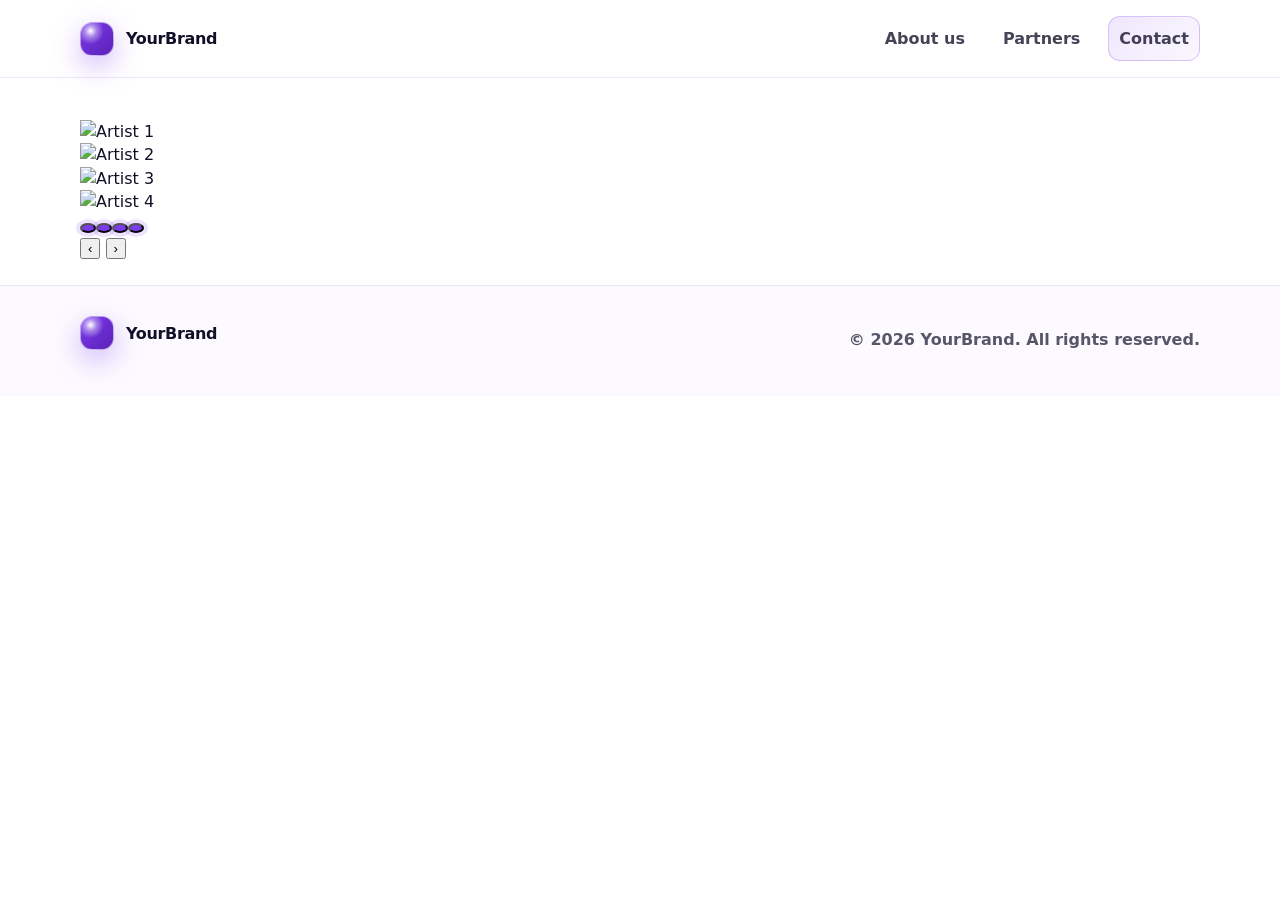
==== commit bc88f03e: "Update index.html" ====
--- a/index.html
+++ b/index.html
@@ -16,169 +16,123 @@
         <span class="brand-name">YourBrand</span>
       </a>
 
-      <button class="nav-toggle" type="button" aria-label="Open navigation" aria-expanded="false" data-nav-toggle>
-        <span aria-hidden="true"></span>
-        <span aria-hidden="true"></span>
-        <span aria-hidden="true"></span>
-      </button>
-
-      <nav class="nav" data-nav>
-        <a href="index.html" class="nav-link">Home</a>
-        <a href="about.html" class="nav-link">About us</a>
-        <a href="partners.html" class="nav-link">Partners</a>
-        <a href="contact.html" class="nav-link nav-cta">Contact</a>
+      <nav class="nav" aria-label="Primary">
+        <a class="nav-link" href="about.html">About us</a>
+        <a class="nav-link" href="partners.html">Partners</a>
+        <a class="nav-link nav-cta" href="contact.html">Contact</a>
       </nav>
     </div>
   </header>
 
   <main id="main">
     <section class="hero">
-      <div class="container hero-grid">
-        <div class="hero-copy">
-          <p class="kicker">Music. Culture. Collaboration.</p>
-          <h1 class="hero-title">
-            A modern home for sound, artists, and partners.
-          </h1>
-          <p class="hero-subtitle">
-            Replace this copy with your story—what you do, who you serve, and why it matters.
-          </p>
-
-          <div class="hero-actions">
-            <a class="btn btn-primary" href="contact.html">Get in touch</a>
-            <a class="btn btn-ghost" href="about.html">Learn more</a>
+      <div class="container">
+        <div class="reel-wrap" aria-label="Artist reel">
+          <div class="reel" id="reel" role="list">
+            <!-- Replace the image URLs below with your own -->
+            <img
+              class="reel-item is-active"
+              src="https://images.unsplash.com/photo-1520975661595-6453be3f7070?auto=format&fit=crop&w=1600&q=80"
+              alt="Artist 1"
+              loading="eager"
+            />
+            <img
+              class="reel-item"
+              src="https://images.unsplash.com/photo-1515168833906-cf1c7c4d1b3b?auto=format&fit=crop&w=1600&q=80"
+              alt="Artist 2"
+              loading="lazy"
+            />
+            <img
+              class="reel-item"
+              src="https://images.unsplash.com/photo-1500530855697-b586d89ba3ee?auto=format&fit=crop&w=1600&q=80"
+              alt="Artist 3"
+              loading="lazy"
+            />
+            <img
+              class="reel-item"
+              src="https://images.unsplash.com/photo-1506157786151-b8491531f063?auto=format&fit=crop&w=1600&q=80"
+              alt="Artist 4"
+              loading="lazy"
+            />
           </div>
 
-          <div class="hero-stats" role="list" aria-label="Highlights">
-            <div class="stat" role="listitem">
-              <div class="stat-value">120+</div>
-              <div class="stat-label">Artists</div>
-            </div>
-            <div class="stat" role="listitem">
-              <div class="stat-value">35</div>
-              <div class="stat-label">Partners</div>
-            </div>
-            <div class="stat" role="listitem">
-              <div class="stat-value">10M+</div>
-              <div class="stat-label">Streams</div>
+          <div class="reel-ui" aria-hidden="true">
+            <div class="dots" id="dots">
+              <!-- populated by JS -->
             </div>
           </div>
+
+          <button class="reel-btn prev" type="button" id="prev" aria-label="Previous artist">‹</button>
+          <button class="reel-btn next" type="button" id="next" aria-label="Next artist">›</button>
         </div>
-
-        <div class="hero-media" aria-hidden="true">
-          <div class="media-card">
-            <div class="media-glow"></div>
-            <div class="media-top">
-              <div class="pill">New releases</div>
-              <div class="pill pill-outline">Purple nights</div>
-            </div>
-
-            <div class="media-art">
-              <!-- Simple decorative shapes (replace with your image/video if you want) -->
-              <div class="blob b1"></div>
-              <div class="blob b2"></div>
-              <div class="blob b3"></div>
-              <div class="ring"></div>
-            </div>
-
-            <div class="media-bottom">
-              <div class="mini-row">
-                <span class="dot"></span>
-                <span>Featured campaign</span>
-              </div>
-              <div class="mini-row">
-                <span class="dot dot-2"></span>
-                <span>Community updates</span>
-              </div>
-            </div>
-          </div>
-        </div>
-      </div>
-
-      <div class="container hero-strip">
-        <div class="strip-title">Trusted by</div>
-        <div class="logo-row" aria-label="Partner logos">
-          <div class="logo">Partner One</div>
-          <div class="logo">Partner Two</div>
-          <div class="logo">Partner Three</div>
-          <div class="logo">Partner Four</div>
-          <div class="logo">Partner Five</div>
-        </div>
-      </div>
-    </section>
-
-    <section class="section section-light">
-      <div class="container">
-        <div class="section-head">
-          <h2 class="section-title">What we do</h2>
-          <p class="section-subtitle">Three simple blocks you can expand into real content.</p>
-        </div>
-
-        <div class="cards">
-          <article class="card">
-            <h3 class="card-title">Artist development</h3>
-            <p class="card-text">Mentorship, production support, and growth strategy.</p>
-            <a class="card-link" href="about.html">About our approach →</a>
-          </article>
-
-          <article class="card">
-            <h3 class="card-title">Partnerships</h3>
-            <p class="card-text">Work with labels, creators, and brands—together.</p>
-            <a class="card-link" href="partners.html">Explore partners →</a>
-          </article>
-
-          <article class="card">
-            <h3 class="card-title">Distribution & promotion</h3>
-            <p class="card-text">Release planning, marketing, and performance analytics.</p>
-            <a class="card-link" href="contact.html">Let’s collaborate →</a>
-          </article>
-        </div>
-      </div>
-    </section>
-
-    <section class="cta">
-      <div class="container cta-inner">
-        <div>
-          <h2 class="cta-title">Ready to build something in purple?</h2>
-          <p class="cta-subtitle">Tell us what you’re working on and we’ll respond.</p>
-        </div>
-        <a class="btn btn-primary" href="contact.html">Contact</a>
       </div>
     </section>
   </main>
 
   <footer class="site-footer">
     <div class="container footer-inner">
-      <div class="footer-left">
-        <div class="brand-footer">
-          <span class="brand-mark" aria-hidden="true"></span>
-          <span class="brand-name">YourBrand</span>
-        </div>
-        <p class="footer-text">© <span id="year"></span> YourBrand. All rights reserved.</p>
+      <div class="brand-footer">
+        <span class="brand-mark" aria-hidden="true"></span>
+        <span class="brand-name">YourBrand</span>
       </div>
-
-      <div class="footer-links">
-        <a href="about.html">About us</a>
-        <a href="partners.html">Partners</a>
-        <a href="contact.html">Contact</a>
-      </div>
+      <p class="footer-text">© <span id="year"></span> YourBrand. All rights reserved.</p>
     </div>
   </footer>
 
   <script>
-    // Mobile nav toggle
-    const btn = document.querySelector('[data-nav-toggle]');
-    const nav = document.querySelector('[data-nav]');
-    if (btn && nav) {
-      btn.addEventListener('click', () => {
-        const expanded = btn.getAttribute('aria-expanded') === 'true';
-        btn.setAttribute('aria-expanded', String(!expanded));
-        nav.classList.toggle('nav--open');
+    const items = Array.from(document.querySelectorAll(".reel-item"));
+    const dotsEl = document.getElementById("dots");
+    const prevBtn = document.getElementById("prev");
+    const nextBtn = document.getElementById("next");
+
+    let index = 0;
+    const intervalMs = 3500;
+    let timer;
+
+    function renderDots() {
+      items.forEach((_, i) => {
+        const b = document.createElement("button");
+        b.type = "button";
+        b.className = "dot" + (i === index ? " is-active" : "");
+        b.setAttribute("aria-label", `Go to artist ${i + 1}`);
+        b.addEventListener("click", () => goTo(i, true));
+        dotsEl.appendChild(b);
       });
     }
 
-    // Footer year
-    const y = document.getElementById('year');
-    if (y) y.textContent = new Date().getFullYear();
+    function setActive(newIndex) {
+      items.forEach((img, i) => img.classList.toggle("is-active", i === newIndex));
+      const dots = Array.from(dotsEl.querySelectorAll(".dot"));
+      dots.forEach((d, i) => d.classList.toggle("is-active", i === newIndex));
+      index = newIndex;
+    }
+
+    function goTo(newIndex, restart) {
+      const total = items.length;
+      const wrapped = (newIndex + total) % total;
+      setActive(wrapped);
+      if (restart) restartTimer();
+    }
+
+    function restartTimer() {
+      clearInterval(timer);
+      timer = setInterval(() => goTo(index + 1), intervalMs);
+    }
+
+    prevBtn.addEventListener("click", () => goTo(index - 1, true));
+    nextBtn.addEventListener("click", () => goTo(index + 1, true));
+
+    // Pause on hover/focus for nicer UX
+    const reelWrap = document.querySelector(".reel-wrap");
+    reelWrap.addEventListener("mouseenter", () => clearInterval(timer));
+    reelWrap.addEventListener("mouseleave", () => restartTimer());
+    reelWrap.addEventListener("focusin", () => clearInterval(timer));
+    reelWrap.addEventListener("focusout", () => restartTimer());
+
+    renderDots();
+    timer = setInterval(() => goTo(index + 1), intervalMs);
+
+    document.getElementById("year").textContent = new Date().getFullYear();
   </script>
 </body>
 </html>
--- a/styles.css
+++ b/styles.css
@@ -1,297 +1,668 @@
 :root{
-  --bg:#ffffff;
-  --card:#ffffff;
-  --text:#0f172a;
-  --muted:#4b5563;
-  --brand:#6d28d9;
-  --line:rgba(109,40,217,.22);
-  --soft:rgba(109,40,217,.08);
-}
-
-*{box-sizing:border-box}
-html,body{height:100%}
+  --bg: #ffffff;
+  --text: #101028;
+  --muted: rgba(16,16,40,.7);
+  --purple-50:#f5f0ff;
+  --purple-100:#ebe1ff;
+  --purple-400:#8b5cf6;
+  --purple-500:#7c3aed;
+  --purple-600:#6d28d9;
+  --purple-700:#5b21b6;
+
+  --card: rgba(255,255,255,.78);
+  --border: rgba(124,58,237,.18);
+
+  --shadow: 0 14px 40px rgba(26, 8, 61, .12);
+  --shadow-2: 0 10px 25px rgba(26, 8, 61, .10);
+
+  --radius: 18px;
+  --radius-sm: 12px;
+
+  --container: 1120px;
+}
+
+*{ box-sizing: border-box; }
+html, body{ height: 100%; }
 body{
-  margin:0;
-  font-family: system-ui, -apple-system, Segoe UI, Roboto, Arial, sans-serif;
+  margin: 0;
+  font-family: ui-sans-serif, system-ui, -apple-system, Segoe UI, Roboto, Helvetica, Arial, "Apple Color Emoji","Segoe UI Emoji";
   background: var(--bg);
-  color:var(--text);
-}
-
-h1,h2,h3{
-  color:var(--brand);
-  margin:0;
-  font-weight:1000;
-  letter-spacing: .01em;
-  text-transform:none;
-  line-height:1.08;
-}
-.section-head h2{
-  font-size:34px;
-  font-weight:1000;
-  letter-spacing: .02em;
-}
-
-.hero-copy h1{
-  font-weight:1000;
-  letter-spacing: .01em;
-}
-
-.card h3,
-.release-title,
-.post-body h3{
-  font-weight:1000;
-}
-
-a{color:inherit; text-decoration:none}
-
-.container{max-width:1120px; margin:0 auto; padding:0 18px}
+  color: var(--text);
+  line-height: 1.45;
+}
+
+a{ color: inherit; text-decoration: none; }
+img{ max-width: 100%; display: block; }
+
+.container{
+  width: min(var(--container), calc(100% - 40px));
+  margin: 0 auto;
+}
+
+.skip-link{
+  position:absolute;
+  left:-999px;
+  top:auto;
+  width:1px;height:1px;overflow:hidden;
+}
+.skip-link:focus{
+  left: 18px; top: 18px;
+  width:auto;height:auto;
+  z-index: 1000;
+  background: #fff;
+  padding: 10px 12px;
+  border: 1px solid var(--border);
+  border-radius: 10px;
+}
 
 .site-header{
-  position:sticky; top:0; z-index:50;
-  background:#fff;
-  border-bottom:1px solid var(--line);
-}
+  position: sticky;
+  top: 0;
+  z-index: 50;
+  backdrop-filter: blur(10px);
+  background: rgba(255,255,255,.75);
+  border-bottom: 1px solid rgba(124,58,237,.12);
+}
+
 .header-inner{
-  height:72px;
-  display:flex; align-items:center; justify-content:space-between; gap:16px;
-}
+  display:flex;
+  align-items:center;
+  justify-content: space-between;
+  padding: 16px 0;
+  gap: 16px;
+}
+
 .brand{
-  display:flex; align-items:center; gap:10px;
-  font-weight:900;
-  letter-spacing:.2px;
+  display:flex;
+  align-items:center;
+  gap: 12px;
+  min-width: 190px;
 }
 .brand-mark{
-  width:18px; height:18px; border-radius:999px;
-  background: var(--brand);
-  display:inline-block;
-}
-.nav{display:flex; align-items:center; gap:14px; flex-wrap:wrap}
-.nav a{color:var(--muted); font-weight:800}
-.nav a:hover{color:var(--text)}
-
-.section{padding:64px 0}
-.section-alt{
-  background: linear-gradient(180deg, rgba(109,40,217,.05), transparent 60%);
-}
-.section-head{margin-bottom:22px}
-.section-head h2{font-size:34px; margin:0 0 8px 0}
-.section-head p{margin:0; color:var(--muted); max-width:62ch; line-height:1.6}
-
-.hero{padding:34px 0 26px}
+  width: 34px;
+  height: 34px;
+  border-radius: 12px;
+  background: radial-gradient(circle at 30% 25%, #fff 0%, rgba(255,255,255,.4) 18%, rgba(255,255,255,0) 40%),
+              linear-gradient(135deg, var(--purple-500), var(--purple-700));
+  box-shadow: 0 10px 28px rgba(124,58,237,.35);
+  border: 1px solid rgba(255,255,255,.55);
+}
+.brand-name{
+  font-weight: 750;
+  letter-spacing: -.02em;
+}
+
+.nav{
+  display:flex;
+  align-items:center;
+  gap: 18px;
+}
+.nav-link{
+  font-weight: 600;
+  color: rgba(16,16,40,.78);
+  padding: 10px 10px;
+  border-radius: 12px;
+  transition: background .2s ease, color .2s ease;
+}
+.nav-link:hover{
+  background: rgba(124,58,237,.08);
+  color: rgba(16,16,40,1);
+}
+.nav-active{
+  background: rgba(124,58,237,.10);
+  color: rgba(16,16,40,1);
+}
+.nav-cta{
+  background: linear-gradient(135deg, rgba(124,58,237,.12), rgba(124,58,237,.04));
+  border: 1px solid rgba(124,58,237,.25);
+}
+
+.nav-toggle{
+  display:none;
+  width: 44px;
+  height: 44px;
+  border-radius: 14px;
+  border: 1px solid rgba(124,58,237,.22);
+  background: rgba(255,255,255,.7);
+  cursor:pointer;
+  padding: 10px;
+}
+.nav-toggle span{
+  display:block;
+  height: 2px;
+  background: var(--purple-600);
+  margin: 6px 0;
+  border-radius: 2px;
+}
+
+.hero{
+  padding: 42px 0 26px;
+  position: relative;
+}
 .hero-grid{
   display:grid;
+  grid-template-columns: 1.15fr .85fr;
+  gap: 28px;
+  align-items: center;
+}
+.kicker{
+  margin: 0 0 14px;
+  display:inline-flex;
+  gap: 10px;
+  align-items:center;
+  padding: 8px 12px;
+  border-radius: 999px;
+  background: rgba(124,58,237,.10);
+  border: 1px solid rgba(124,58,237,.22);
+  color: var(--purple-700);
+  font-weight: 700;
+  letter-spacing: .01em;
+  font-size: 13px;
+}
+.hero-title{
+  margin: 0 0 14px;
+  font-size: clamp(34px, 3.2vw, 56px);
+  letter-spacing: -.03em;
+  line-height: 1.05;
+}
+.hero-subtitle{
+  margin: 0 0 20px;
+  color: var(--muted);
+  font-size: 16px;
+  max-width: 52ch;
+}
+.hero-actions{
+  display:flex;
+  gap: 12px;
+  flex-wrap: wrap;
+  margin-bottom: 22px;
+}
+
+.btn{
+  display:inline-flex;
+  align-items:center;
+  justify-content:center;
+  padding: 12px 16px;
+  border-radius: 14px;
+  font-weight: 750;
+  border: 1px solid transparent;
+  transition: transform .12s ease, box-shadow .2s ease, background .2s ease;
+  cursor:pointer;
+}
+.btn:active{ transform: translateY(1px); }
+.btn-primary{
+  background: linear-gradient(135deg, var(--purple-600), var(--purple-500));
+  color: #fff;
+  box-shadow: 0 14px 40px rgba(124,58,237,.28);
+}
+.btn-ghost{
+  background: rgba(255,255,255,.65);
+  border-color: rgba(124,58,237,.25);
+  color: var(--purple-700);
+}
+
+.hero-stats{
+  display:grid;
+  grid-template-columns: repeat(3, minmax(0, 1fr));
+  gap: 10px;
+  margin-top: 14px;
+}
+.stat{
+  background: rgba(255,255,255,.68);
+  border: 1px solid rgba(124,58,237,.18);
+  border-radius: var(--radius-sm);
+  padding: 14px 14px;
+}
+.stat-value{
+  font-weight: 900;
+  letter-spacing: -.02em;
+  font-size: 18px;
+}
+.stat-label{
+  color: var(--muted);
+  font-weight: 650;
+  font-size: 13px;
+  margin-top: 4px;
+}
+
+.hero-media{
+  display:flex;
+  justify-content:flex-end;
+}
+.media-card{
+  width: 100%;
+  max-width: 420px;
+  position: relative;
+  border-radius: 26px;
+  background: linear-gradient(180deg, rgba(124,58,237,.10), rgba(124,58,237,.04));
+  border: 1px solid rgba(124,58,237,.22);
+  box-shadow: var(--shadow-2);
+  overflow: hidden;
+}
+.media-glow{
+  position:absolute;
+  inset:-60px;
+  background: radial-gradient(circle at 30% 20%, rgba(124,58,237,.35), rgba(124,58,237,0) 55%),
+              radial-gradient(circle at 75% 85%, rgba(139,92,246,.25), rgba(139,92,246,0) 60%);
+  pointer-events:none;
+}
+.media-top{
+  display:flex;
+  gap: 10px;
+  padding: 16px 18px 0;
+  position: relative;
+  z-index: 2;
+}
+.pill{
+  padding: 9px 12px;
+  border-radius: 999px;
+  background: rgba(124,58,237,.16);
+  border: 1px solid rgba(124,58,237,.25);
+  color: var(--purple-700);
+  font-weight: 800;
+  font-size: 13px;
+}
+.pill-outline{
+  background: rgba(255,255,255,.5);
+  border: 1px solid rgba(124,58,237,.22);
+  color: rgba(16,16,40,.75);
+}
+.media-art{
+  height: 260px;
+  position: relative;
+  z-index: 2;
+  display:flex;
+  align-items:center;
+  justify-content:center;
+}
+.blob{
+  position:absolute;
+  width: 170px; height: 170px;
+  border-radius: 50%;
+  background: radial-gradient(circle at 30% 30%, rgba(255,255,255,.85), rgba(255,255,255,0) 45%),
+              linear-gradient(135deg, rgba(124,58,237,.75), rgba(124,58,237,.15));
+  filter: blur(.2px);
+  opacity: .9;
+}
+.b1{ transform: translate(-75px, -45px); }
+.b2{ width: 130px; height: 130px; transform: translate(55px, -25px); opacity: .75; }
+.b3{ width: 110px; height: 110px; transform: translate(-10px, 55px); opacity: .65; }
+.ring{
+  width: 210px; height: 210px;
+  border-radius: 50%;
+  border: 1px solid rgba(124,58,237,.25);
+  box-shadow: inset 0 0 0 1px rgba(255,255,255,.35);
+  position:absolute;
+  background: radial-gradient(circle at center, rgba(255,255,255,.25), rgba(255,255,255,0) 55%);
+}
+.media-bottom{
+  padding: 0 18px 16px;
+  position: relative;
+  z-index: 2;
+}
+.mini-row{
+  display:flex;
+  align-items:center;
+  gap: 10px;
+  color: rgba(16,16,40,.78);
+  font-weight: 700;
+  margin-top: 10px;
+}
+.dot{
+  width: 10px; height: 10px;
+  border-radius: 50%;
+  background: var(--purple-500);
+  box-shadow: 0 0 0 4px rgba(124,58,237,.14);
+}
+.dot-2{
+  background: #a78bfa;
+  box-shadow: 0 0 0 4px rgba(167,139,250,.14);
+}
+
+.hero-strip{
+  margin-top: 26px;
+  padding: 16px 18px;
+  border-radius: 20px;
+  background: rgba(255,255,255,.75);
+  border: 1px solid rgba(124,58,237,.18);
+}
+.strip-title{
+  font-weight: 850;
+  color: rgba(16,16,40,.75);
+  margin-bottom: 10px;
+}
+.logo-row{
+  display:flex;
+  gap: 14px;
+  flex-wrap: wrap;
+}
+.logo{
+  padding: 10px 12px;
+  border-radius: 14px;
+  background: rgba(124,58,237,.08);
+  border: 1px solid rgba(124,58,237,.18);
+  color: rgba(16,16,40,.78);
+  font-weight: 800;
+  letter-spacing: .01em;
+}
+
+.section{ padding: 64px 0; }
+.section-light{
+  background: linear-gradient(180deg, rgba(245,240,255,.65), rgba(255,255,255,0));
+}
+.section-head{
+  margin-bottom: 22px;
+}
+.section-title{
+  margin: 0 0 8px;
+  font-size: clamp(24px, 2.2vw, 34px);
+  letter-spacing: -.02em;
+}
+.section-subtitle{
+  margin: 0;
+  color: var(--muted);
+  font-weight: 600;
+}
+
+.cards{
+  display:grid;
+  grid-template-columns: repeat(3, minmax(0, 1fr));
+  gap: 16px;
+}
+.cards.small{
+  grid-template-columns: repeat(3, minmax(0, 1fr));
+}
+.card{
+  background: rgba(255,255,255,.78);
+  border: 1px solid rgba(124,58,237,.18);
+  border-radius: var(--radius);
+  padding: 18px 18px;
+  box-shadow: 0 10px 25px rgba(26, 8, 61, .06);
+}
+.card-title{
+  margin: 0 0 8px;
+  font-size: 16px;
+  letter-spacing: -.01em;
+}
+.card-text{
+  margin: 0 0 14px;
+  color: var(--muted);
+  font-weight: 600;
+}
+.card-link{
+  color: var(--purple-700);
+  font-weight: 850;
+}
+
+.cta{
+  padding: 0 0 70px;
+}
+.cta-inner{
+  display:flex;
+  align-items:center;
+  justify-content: space-between;
+  gap: 18px;
+  padding: 28px 22px;
+  border-radius: 24px;
+  background: linear-gradient(135deg, rgba(124,58,237,.14), rgba(124,58,237,.05));
+  border: 1px solid rgba(124,58,237,.24);
+  box-shadow: var(--shadow);
+}
+.cta-title{
+  margin: 0 0 8px;
+  font-size: 26px;
+  letter-spacing: -.02em;
+}
+.cta-subtitle{
+  margin: 0;
+  color: var(--muted);
+  font-weight: 650;
+}
+
+.page-hero{
+  padding: 34px 0 14px;
+}
+.page-hero-inner{
+  display:grid;
+  grid-template-columns: 1.2fr .8fr;
+  gap: 18px;
+  align-items: start;
+}
+.page-title{
+  margin: 0 0 10px;
+  font-size: clamp(30px, 3vw, 46px);
+  letter-spacing: -.03em;
+}
+.page-subtitle{
+  margin: 0;
+  color: var(--muted);
+  font-weight: 650;
+  max-width: 60ch;
+}
+
+.side-card{
+  background: rgba(255,255,255,.78);
+  border: 1px solid rgba(124,58,237,.18);
+  border-radius: var(--radius);
+  padding: 18px;
+  box-shadow: 0 10px 25px rgba(26, 8, 61, .06);
+}
+.side-card-title{
+  font-weight: 900;
+  margin-bottom: 12px;
+}
+.checklist{
+  list-style: none;
+  padding: 0; margin: 0;
+}
+.checklist li{
+  padding: 10px 0;
+  border-bottom: 1px dashed rgba(124,58,237,.18);
+  font-weight: 700;
+  color: rgba(16,16,40,.78);
+}
+.checklist li:last-child{ border-bottom: none; }
+
+.tag-row{
+  display:flex; flex-wrap: wrap; gap: 10px;
+}
+.tag{
+  padding: 10px 12px;
+  border-radius: 999px;
+  background: rgba(124,58,237,.10);
+  border: 1px solid rgba(124,58,237,.20);
+  font-weight: 800;
+  color: var(--purple-700);
+  font-size: 13px;
+}
+
+.two-col{
+  display:grid;
   grid-template-columns: 1.1fr .9fr;
-  gap:24px;
+  gap: 18px;
   align-items:start;
 }
-.kicker{
-  margin:0 0 10px 0;
-  font-weight:1000;
-  text-transform:uppercase;
-  letter-spacing:.12em;
-  color:var(--brand);
-  font-size:12px;
-}
-.hero-copy h1{
-  font-size:46px;
-  line-height:1.05;
-  margin:0 0 12px 0;
-}
-.lead{
-  margin:0 0 18px 0;
-  color:var(--muted);
-  font-size:18px;
-  line-height:1.6;
-}
-
-.hero-actions{display:flex; gap:12px; flex-wrap:wrap; margin-bottom:18px}
-.btn{
-  display:inline-flex; align-items:center; justify-content:center;
-  padding:12px 16px;
-  border-radius:10px;
-  border:1px solid var(--line);
-  background:#fff;
-  color:var(--brand);
-  font-weight:1000;
-}
-.btn:hover{background:var(--soft)}
-.btn-ghost{
-  background:#fff;
-  border:1px solid var(--line);
-  color:var(--muted);
-}
-.btn-ghost:hover{background:rgba(15,23,42,.03)}
-
-.hero-trust{
-  display:flex; gap:14px; flex-wrap:wrap;
-  margin-top:10px;
-}
-.trust-item{
-  padding:10px 14px;
-  border:1px solid var(--line);
-  border-radius:12px;
-  background:rgba(109,40,217,.02);
-}
-.trust-num{font-weight:1000; font-size:18px}
-.trust-label{color:var(--muted); font-weight:800; margin-top:3px; font-size:12px}
-
-.hero-media{
-  border:1px solid var(--line);
-  border-radius:16px;
-  background:#fff;
-  overflow:hidden;
-}
-.media-badge{
-  padding:14px 16px;
-  border-bottom:1px solid var(--line);
-  font-weight:1000;
-  color:var(--brand);
-}
-.media-art{
-  height:300px;
-  background: linear-gradient(180deg, rgba(109,40,217,.05), rgba(109,40,217,.015));
-  display:flex; align-items:center; justify-content:center;
-  color:rgba(109,40,217,.55);
-  font-weight:1000;
-}
-.media-meta{
-  padding:14px 16px;
-  border-top:1px solid var(--line);
-  display:flex; gap:8px; flex-wrap:wrap;
-}
-.tag{
-  font-size:12px; font-weight:900;
-  padding:7px 10px;
-  border-radius:999px;
-  border:1px solid var(--line);
-  color:var(--brand);
-  background:#fff;
-}
-
-.grid-3{
+.aside-card{
+  background: rgba(255,255,255,.78);
+  border: 1px solid rgba(124,58,237,.18);
+  border-radius: var(--radius);
+  padding: 18px;
+  box-shadow: 0 10px 25px rgba(26, 8, 61, .06);
+}
+.aside-title{
+  margin: 0 0 14px;
+  font-weight: 950;
+}
+.facts{
   display:grid;
-  grid-template-columns: repeat(3, 1fr);
-  gap:16px;
-}
-.card{
-  border:1px solid var(--line);
-  background:#fff;
-  border-radius:16px;
-  padding:18px;
-}
-.card h3{font-size:18px; margin:10px 0 8px}
-.card p{margin:0; color:var(--muted); line-height:1.65}
-
-.link{color:var(--brand); font-weight:1000}
-.link:hover{text-decoration:underline}
-
-.cta-row{
-  margin-top:18px;
-  border:1px solid var(--line);
-  background:#fff;
-  border-radius:16px;
-  padding:18px;
-  display:flex; justify-content:space-between; align-items:center; gap:14px; flex-wrap:wrap;
-}
-.cta-text p{margin:0; color:var(--muted); line-height:1.6}
-
-.release, .post{
-  border:1px solid var(--line);
-  background:#fff;
-  border-radius:16px;
-  overflow:hidden;
-}
-.release{display:flex; flex-direction:column}
-.release-cover{
-  height:170px;
-  display:flex; align-items:center; justify-content:center;
-  background: rgba(109,40,217,.06);
-  color:var(--brand);
-  font-weight:1000;
-}
-.release-body{padding:16px}
-.release-artist{margin:0 0 6px 0; color:var(--muted); font-weight:900}
-.release-title{margin:0 0 10px 0; font-size:18px; color:var(--brand)}
-
-.post-thumb{
-  height:150px;
-  background: rgba(109,40,217,.05);
-  border-bottom:1px solid var(--line);
-}
-.post-body{padding:16px}
-.post-date{color:var(--brand); font-weight:1000; margin-bottom:8px}
-.post-body h3{font-size:18px; margin:0 0 10px 0}
-.post-body p{margin:0 0 14px 0; color:var(--muted); line-height:1.65}
-
-.logo-grid{
-  display:grid; grid-template-columns: repeat(6, 1fr);
-  gap:10px; margin-bottom:18px;
-}
-.logo{
-  border:1px dashed rgba(109,40,217,.4);
-  border-radius:14px;
-  padding:16px 10px;
-  text-align:center;
-  color:rgba(109,40,217,.7);
-  font-weight:1000;
-  background:#fff;
-}
-
-.testimonials{
-  display:grid; grid-template-columns: repeat(2, 1fr);
-  gap:16px;
-}
-.quote{
-  border:1px solid var(--line);
-  background:#fff;
-  border-radius:16px;
-  padding:18px;
-}
-.quote-text{margin:0; font-size:18px; line-height:1.45; color:var(--text)}
-.quote-by{margin:12px 0 0 0; color:var(--muted); font-weight:1000}
-
-.form{
-  max-width:720px;
-  border:1px solid var(--line);
-  background:#fff;
-  border-radius:16px;
-  padding:18px;
-  display:grid; gap:12px;
-}
-label{display:grid; gap:8px}
-.form span{color:rgba(15,23,42,.9); font-weight:1000; font-size:14px}
-
-input,textarea{
-  width:100%;
-  padding:12px 12px;
-  border-radius:12px;
-  border:1px solid var(--line);
-  background:#fff;
-  color:var(--text);
-  outline:none;
-}
-input:focus,textarea:focus{
-  box-shadow: 0 0 0 3px rgba(109,40,217,.14);
-  border-color: rgba(109,40,217,.55);
-}
-textarea{resize:vertical}
+  gap: 12px;
+}
+.fact{
+  display:flex;
+  justify-content: space-between;
+  gap: 12px;
+  padding: 12px 12px;
+  border-radius: 14px;
+  background: rgba(124,58,237,.06);
+  border: 1px solid rgba(124,58,237,.14);
+}
+.fact-label{
+  color: var(--muted);
+  font-weight: 750;
+}
+.fact-value{
+  font-weight: 950;
+}
+
+.grid-2{
+  grid-template-columns: repeat(2, minmax(0, 1fr));
+}
+
+.partner{
+  background: rgba(255,255,255,.78);
+  border: 1px solid rgba(124,58,237,.18);
+  border-radius: var(--radius);
+  padding: 18px;
+  display:flex;
+  gap: 14px;
+  align-items:flex-start;
+  box-shadow: 0 10px 25px rgba(26, 8, 61, .06);
+}
+.partner-logo{
+  width: 44px; height: 44px;
+  border-radius: 16px;
+  background: linear-gradient(135deg, rgba(124,58,237,.20), rgba(124,58,237,.07));
+  border: 1px solid rgba(124,58,237,.22);
+  display:flex;
+  align-items:center;
+  justify-content:center;
+  font-weight: 950;
+  color: var(--purple-700);
+}
+.partner-title{
+  margin: 0 0 6px;
+  font-size: 16px;
+}
+.partner-text{
+  margin: 0 0 12px;
+  color: var(--muted);
+  font-weight: 650;
+}
+
+.contact-grid{
+  display:grid;
+  grid-template-columns: 1.1fr .9fr;
+  gap: 18px;
+  align-items:start;
+}
+.form-card{
+  background: rgba(255,255,255,.78);
+  border: 1px solid rgba(124,58,237,.18);
+  border-radius: var(--radius);
+  padding: 18px;
+  box-shadow: 0 10px 25px rgba(26, 8, 61, .06);
+}
+.form-row{
+  display:flex;
+  flex-direction: column;
+  gap: 8px;
+  margin-bottom: 14px;
+}
+label{
+  font-weight: 850;
+  color: rgba(16,16,40,.82);
+}
+input, select, textarea{
+  border-radius: 14px;
+  border: 1px solid rgba(124,58,237,.22);
+  padding: 12px 12px;
+  background: rgba(255,255,255,.8);
+  outline: none;
+  font-weight: 650;
+}
+textarea{ resize: vertical; }
+input:focus, select:focus, textarea:focus{
+  border-color: rgba(124,58,237,.55);
+  box-shadow: 0 0 0 4px rgba(124,58,237,.14);
+}
+.form-note{
+  margin: 12px 0 0;
+  color: var(--muted);
+  font-weight: 650;
+  font-size: 13px;
+}
+
+.steps{
+  margin: 0; padding-left: 18px;
+  color: rgba(16,16,40,.80);
+  font-weight: 700;
+}
+.steps li{ margin: 10px 0; }
 
 .site-footer{
-  border-top:1px solid var(--line);
-  padding:28px 0;
-  color:var(--muted);
+  padding: 30px 0 44px;
+  border-top: 1px solid rgba(124,58,237,.12);
+  background: rgba(245,240,255,.35);
 }
 .footer-inner{
-  display:flex; justify-content:space-between; align-items:center; gap:14px; flex-wrap:wrap;
-}
-.footer-links{display:flex; gap:14px; flex-wrap:wrap}
-.footer-links a{color:var(--muted); font-weight:900}
-.footer-links a:hover{color:var(--text)}
-
-@media (max-width: 980px){
-  .hero-grid{grid-template-columns:1fr}
-  .hero-copy h1{font-size:38px}
-  .grid-3{grid-template-columns:1fr}
-  .logo-grid{grid-template-columns: repeat(3, 1fr)}
-  .testimonials{grid-template-columns:1fr}
-}
+  display:flex;
+  justify-content: space-between;
+  gap: 18px;
+  align-items:flex-start;
+}
+.brand-footer{
+  display:flex;
+  align-items:center;
+  gap: 12px;
+}
+.footer-text{
+  margin: 12px 0 0;
+  color: var(--muted);
+  font-weight: 650;
+}
+.footer-links{
+  display:flex;
+  flex-direction: column;
+  gap: 10px;
+  align-items:flex-end;
+}
+.footer-links a{
+  color: rgba(16,16,40,.78);
+  font-weight: 750;
+  padding: 6px 10px;
+  border-radius: 12px;
+}
+.footer-links a:hover{
+  background: rgba(124,58,237,.10);
+}
+
+@media (max-width: 920px){
+  .hero-grid{ grid-template-columns: 1fr; }
+  .hero-media{ justify-content:flex-start; }
+  .page-hero-inner{ grid-template-columns: 1fr; }
+  .cards{ grid-template-columns: 1fr; }
+  .cards.small{ grid-template-columns: 1fr; }
+  .grid-2{ grid-template-columns: 1fr; }
+  .two-col{ grid-template-columns: 1fr; }
+  .contact-grid{ grid-template-columns: 1fr; }
+  .cta-inner{ flex-direction: column; align-items:flex-start; }
+  .footer-inner{ flex-direction: column; }
+  .footer-links{ align-items:flex-start; }
+  .hero-stats{ grid-template-columns: 1fr; }
+  .nav-toggle{ display:inline-flex; flex-direction: column; align-items:center; justify-content:center; }
+  .nav{
+    position:absolute;
+    top: 72px;
+    right: 20px;
+    left: 20px;
+    background: rgba(255,255,255,.92);
+    border: 1px solid rgba(124,58,237,.18);
+    border-radius: 18px;
+    padding: 10px;
+    display:none;
+    flex-direction: column;
+    gap: 6px;
+    box-shadow: var(--shadow-2);
+  }
+  .nav--open{ display:flex; }
+}
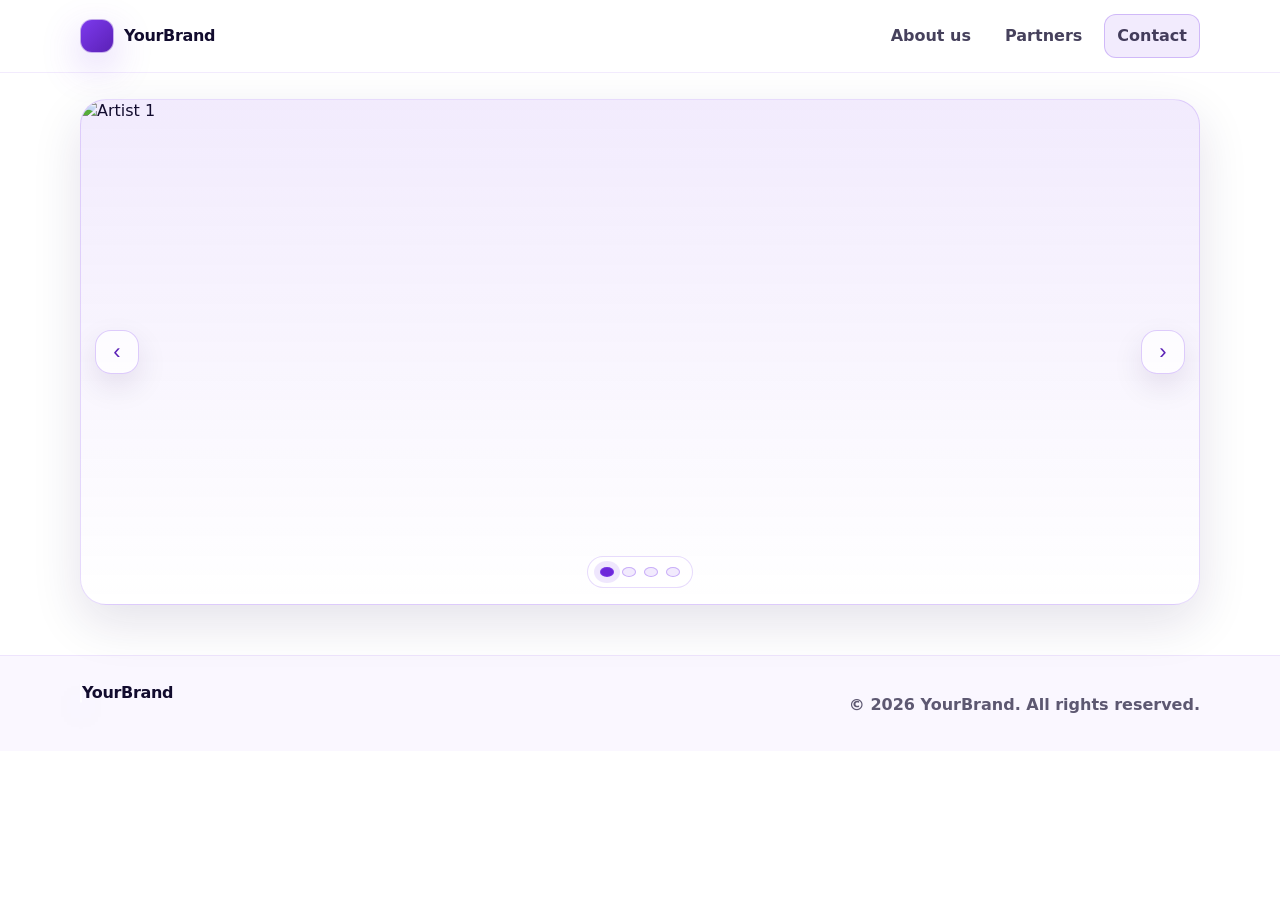
==== commit 87296c1b: "Update index.html" ====
--- a/index.html
+++ b/index.html
@@ -7,7 +7,6 @@
   <link rel="stylesheet" href="styles.css" />
 </head>
 <body>
-  <a class="skip-link" href="#main">Skip to content</a>
 
   <header class="site-header">
     <div class="container header-inner">
@@ -32,7 +31,7 @@
             <!-- Replace the image URLs below with your own -->
             <img
               class="reel-item is-active"
-              src="https://images.unsplash.com/photo-1520975661595-6453be3f7070?auto=format&fit=crop&w=1600&q=80"
+              src="https://www.instagram.com/p/DaFmb0SOJvv/?utm_source=ig_web_copy_link&igsh=MzRlODBiNWFlZA=="
               alt="Artist 1"
               loading="eager"
             />
--- a/styles.css
+++ b/styles.css
@@ -1,38 +1,31 @@
 :root{
-  --bg: #ffffff;
-  --text: #101028;
-  --muted: rgba(16,16,40,.7);
-  --purple-50:#f5f0ff;
-  --purple-100:#ebe1ff;
-  --purple-400:#8b5cf6;
+  --bg:#fff;
+  --text:#120c2e;
+  --muted: rgba(18,12,46,.7);
+
   --purple-500:#7c3aed;
   --purple-600:#6d28d9;
   --purple-700:#5b21b6;
 
+  --border: rgba(124,58,237,.18);
   --card: rgba(255,255,255,.78);
-  --border: rgba(124,58,237,.18);
-
-  --shadow: 0 14px 40px rgba(26, 8, 61, .12);
-  --shadow-2: 0 10px 25px rgba(26, 8, 61, .10);
+  --shadow: 0 18px 50px rgba(35, 14, 82, .12);
 
   --radius: 18px;
-  --radius-sm: 12px;
-
   --container: 1120px;
 }
 
 *{ box-sizing: border-box; }
 html, body{ height: 100%; }
 body{
-  margin: 0;
-  font-family: ui-sans-serif, system-ui, -apple-system, Segoe UI, Roboto, Helvetica, Arial, "Apple Color Emoji","Segoe UI Emoji";
+  margin:0;
+  font-family: ui-sans-serif, system-ui, -apple-system, Segoe UI, Roboto, Helvetica, Arial;
   background: var(--bg);
   color: var(--text);
-  line-height: 1.45;
+  line-height: 1.4;
 }
 
 a{ color: inherit; text-decoration: none; }
-img{ max-width: 100%; display: block; }
 
 .container{
   width: min(var(--container), calc(100% - 40px));
@@ -40,629 +33,142 @@
 }
 
 .skip-link{
-  position:absolute;
-  left:-999px;
-  top:auto;
-  width:1px;height:1px;overflow:hidden;
+  position:absolute; left:-999px; top:auto; width:1px; height:1px; overflow:hidden;
 }
 .skip-link:focus{
-  left: 18px; top: 18px;
-  width:auto;height:auto;
-  z-index: 1000;
-  background: #fff;
-  padding: 10px 12px;
-  border: 1px solid var(--border);
-  border-radius: 10px;
+  left: 18px; top: 18px; width:auto; height:auto;
+  background:#fff; border:1px solid var(--border); border-radius: 12px;
+  padding: 10px 12px; z-index: 1000;
 }
 
 .site-header{
-  position: sticky;
-  top: 0;
-  z-index: 50;
+  position: sticky; top:0; z-index:50;
+  background: rgba(255,255,255,.78);
+  border-bottom: 1px solid rgba(124,58,237,.10);
   backdrop-filter: blur(10px);
-  background: rgba(255,255,255,.75);
-  border-bottom: 1px solid rgba(124,58,237,.12);
 }
 
 .header-inner{
-  display:flex;
-  align-items:center;
-  justify-content: space-between;
-  padding: 16px 0;
-  gap: 16px;
+  display:flex; align-items:center; justify-content: space-between;
+  padding: 14px 0; gap: 16px;
 }
 
-.brand{
-  display:flex;
-  align-items:center;
-  gap: 12px;
-  min-width: 190px;
+.brand{ display:flex; align-items:center; gap: 10px; }
+.brand-mark{
+  width: 34px; height: 34px;
+  border-radius: 12px;
+  background: linear-gradient(135deg, var(--purple-500), var(--purple-700));
+  box-shadow: 0 14px 38px rgba(124,58,237,.25);
+  border: 1px solid rgba(255,255,255,.6);
 }
-.brand-mark{
-  width: 34px;
-  height: 34px;
+.brand-name{ font-weight: 860; letter-spacing: -.02em; }
+
+.nav{ display:flex; align-items:center; gap: 10px; flex-wrap: wrap; }
+.nav-link{
+  padding: 10px 12px;
   border-radius: 12px;
-  background: radial-gradient(circle at 30% 25%, #fff 0%, rgba(255,255,255,.4) 18%, rgba(255,255,255,0) 40%),
-              linear-gradient(135deg, var(--purple-500), var(--purple-700));
-  box-shadow: 0 10px 28px rgba(124,58,237,.35);
-  border: 1px solid rgba(255,255,255,.55);
+  font-weight: 760;
+  color: rgba(18,12,46,.78);
 }
-.brand-name{
-  font-weight: 750;
-  letter-spacing: -.02em;
+.nav-link:hover{ background: rgba(124,58,237,.10); }
+.nav-cta{
+  background: rgba(124,58,237,.10);
+  border: 1px solid rgba(124,58,237,.28);
 }
 
-.nav{
-  display:flex;
-  align-items:center;
-  gap: 18px;
-}
-.nav-link{
-  font-weight: 600;
-  color: rgba(16,16,40,.78);
-  padding: 10px 10px;
-  border-radius: 12px;
-  transition: background .2s ease, color .2s ease;
-}
-.nav-link:hover{
-  background: rgba(124,58,237,.08);
-  color: rgba(16,16,40,1);
-}
-.nav-active{
-  background: rgba(124,58,237,.10);
-  color: rgba(16,16,40,1);
-}
-.nav-cta{
-  background: linear-gradient(135deg, rgba(124,58,237,.12), rgba(124,58,237,.04));
-  border: 1px solid rgba(124,58,237,.25);
+.hero{ padding: 26px 0 50px; }
+
+.reel-wrap{
+  position: relative;
+  border-radius: 26px;
+  border: 1px solid var(--border);
+  background: linear-gradient(180deg, rgba(124,58,237,.10), rgba(255,255,255,0));
+  box-shadow: var(--shadow);
+  overflow: hidden;
+  min-height: 56vh;
 }
 
-.nav-toggle{
-  display:none;
-  width: 44px;
-  height: 44px;
-  border-radius: 14px;
-  border: 1px solid rgba(124,58,237,.22);
-  background: rgba(255,255,255,.7);
-  cursor:pointer;
-  padding: 10px;
-}
-.nav-toggle span{
-  display:block;
-  height: 2px;
-  background: var(--purple-600);
-  margin: 6px 0;
-  border-radius: 2px;
+.reel{
+  position: relative;
+  height: 56vh;
+  min-height: 420px;
 }
 
-.hero{
-  padding: 42px 0 26px;
-  position: relative;
-}
-.hero-grid{
-  display:grid;
-  grid-template-columns: 1.15fr .85fr;
-  gap: 28px;
-  align-items: center;
-}
-.kicker{
-  margin: 0 0 14px;
-  display:inline-flex;
-  gap: 10px;
-  align-items:center;
-  padding: 8px 12px;
-  border-radius: 999px;
-  background: rgba(124,58,237,.10);
-  border: 1px solid rgba(124,58,237,.22);
-  color: var(--purple-700);
-  font-weight: 700;
-  letter-spacing: .01em;
-  font-size: 13px;
-}
-.hero-title{
-  margin: 0 0 14px;
-  font-size: clamp(34px, 3.2vw, 56px);
-  letter-spacing: -.03em;
-  line-height: 1.05;
-}
-.hero-subtitle{
-  margin: 0 0 20px;
-  color: var(--muted);
-  font-size: 16px;
-  max-width: 52ch;
-}
-.hero-actions{
-  display:flex;
-  gap: 12px;
-  flex-wrap: wrap;
-  margin-bottom: 22px;
+.reel-item{
+  position: absolute;
+  inset: 0;
+  width: 100%;
+  height: 100%;
+  object-fit: cover;
+  opacity: 0;
+  transform: scale(1.02);
+  transition: opacity .6s ease, transform .8s ease;
 }
 
-.btn{
-  display:inline-flex;
-  align-items:center;
-  justify-content:center;
-  padding: 12px 16px;
-  border-radius: 14px;
-  font-weight: 750;
-  border: 1px solid transparent;
-  transition: transform .12s ease, box-shadow .2s ease, background .2s ease;
-  cursor:pointer;
-}
-.btn:active{ transform: translateY(1px); }
-.btn-primary{
-  background: linear-gradient(135deg, var(--purple-600), var(--purple-500));
-  color: #fff;
-  box-shadow: 0 14px 40px rgba(124,58,237,.28);
-}
-.btn-ghost{
-  background: rgba(255,255,255,.65);
-  border-color: rgba(124,58,237,.25);
-  color: var(--purple-700);
+.reel-item.is-active{
+  opacity: 1;
+  transform: scale(1);
 }
 
-.hero-stats{
-  display:grid;
-  grid-template-columns: repeat(3, minmax(0, 1fr));
-  gap: 10px;
-  margin-top: 14px;
-}
-.stat{
-  background: rgba(255,255,255,.68);
-  border: 1px solid rgba(124,58,237,.18);
-  border-radius: var(--radius-sm);
-  padding: 14px 14px;
-}
-.stat-value{
-  font-weight: 900;
-  letter-spacing: -.02em;
-  font-size: 18px;
-}
-.stat-label{
-  color: var(--muted);
-  font-weight: 650;
-  font-size: 13px;
-  margin-top: 4px;
+.reel-ui{
+  position:absolute;
+  left: 0; right: 0; bottom: 16px;
+  display:flex; justify-content:center;
+  pointer-events: none;
 }
 
-.hero-media{
-  display:flex;
-  justify-content:flex-end;
+.dots{
+  display:flex; gap: 8px;
+  background: rgba(255,255,255,.65);
+  border: 1px solid rgba(124,58,237,.18);
+  border-radius: 999px;
+  padding: 10px 12px;
+  pointer-events: auto;
 }
-.media-card{
-  width: 100%;
-  max-width: 420px;
-  position: relative;
-  border-radius: 26px;
-  background: linear-gradient(180deg, rgba(124,58,237,.10), rgba(124,58,237,.04));
-  border: 1px solid rgba(124,58,237,.22);
-  box-shadow: var(--shadow-2);
-  overflow: hidden;
-}
-.media-glow{
-  position:absolute;
-  inset:-60px;
-  background: radial-gradient(circle at 30% 20%, rgba(124,58,237,.35), rgba(124,58,237,0) 55%),
-              radial-gradient(circle at 75% 85%, rgba(139,92,246,.25), rgba(139,92,246,0) 60%);
-  pointer-events:none;
-}
-.media-top{
-  display:flex;
-  gap: 10px;
-  padding: 16px 18px 0;
-  position: relative;
-  z-index: 2;
-}
-.pill{
-  padding: 9px 12px;
-  border-radius: 999px;
-  background: rgba(124,58,237,.16);
-  border: 1px solid rgba(124,58,237,.25);
-  color: var(--purple-700);
-  font-weight: 800;
-  font-size: 13px;
-}
-.pill-outline{
-  background: rgba(255,255,255,.5);
-  border: 1px solid rgba(124,58,237,.22);
-  color: rgba(16,16,40,.75);
-}
-.media-art{
-  height: 260px;
-  position: relative;
-  z-index: 2;
-  display:flex;
-  align-items:center;
-  justify-content:center;
-}
-.blob{
-  position:absolute;
-  width: 170px; height: 170px;
-  border-radius: 50%;
-  background: radial-gradient(circle at 30% 30%, rgba(255,255,255,.85), rgba(255,255,255,0) 45%),
-              linear-gradient(135deg, rgba(124,58,237,.75), rgba(124,58,237,.15));
-  filter: blur(.2px);
-  opacity: .9;
-}
-.b1{ transform: translate(-75px, -45px); }
-.b2{ width: 130px; height: 130px; transform: translate(55px, -25px); opacity: .75; }
-.b3{ width: 110px; height: 110px; transform: translate(-10px, 55px); opacity: .65; }
-.ring{
-  width: 210px; height: 210px;
-  border-radius: 50%;
-  border: 1px solid rgba(124,58,237,.25);
-  box-shadow: inset 0 0 0 1px rgba(255,255,255,.35);
-  position:absolute;
-  background: radial-gradient(circle at center, rgba(255,255,255,.25), rgba(255,255,255,0) 55%);
-}
-.media-bottom{
-  padding: 0 18px 16px;
-  position: relative;
-  z-index: 2;
-}
-.mini-row{
-  display:flex;
-  align-items:center;
-  gap: 10px;
-  color: rgba(16,16,40,.78);
-  font-weight: 700;
-  margin-top: 10px;
-}
+
 .dot{
   width: 10px; height: 10px;
   border-radius: 50%;
-  background: var(--purple-500);
-  box-shadow: 0 0 0 4px rgba(124,58,237,.14);
+  border: 1px solid rgba(124,58,237,.35);
+  background: rgba(124,58,237,.10);
+  cursor: pointer;
 }
-.dot-2{
-  background: #a78bfa;
-  box-shadow: 0 0 0 4px rgba(167,139,250,.14);
+.dot.is-active{
+  background: var(--purple-600);
+  border-color: rgba(124,58,237,.65);
+  box-shadow: 0 0 0 6px rgba(124,58,237,.12);
 }
 
-.hero-strip{
-  margin-top: 26px;
-  padding: 16px 18px;
-  border-radius: 20px;
-  background: rgba(255,255,255,.75);
-  border: 1px solid rgba(124,58,237,.18);
+.reel-btn{
+  position:absolute; top: 50%;
+  transform: translateY(-50%);
+  width: 44px; height: 44px;
+  border-radius: 16px;
+  border: 1px solid rgba(124,58,237,.25);
+  background: rgba(255,255,255,.72);
+  box-shadow: 0 12px 30px rgba(35, 14, 82, .10);
+  cursor: pointer;
+  font-size: 22px;
+  line-height: 0;
+  display:flex; align-items:center; justify-content:center;
+  color: var(--purple-700);
 }
-.strip-title{
-  font-weight: 850;
-  color: rgba(16,16,40,.75);
-  margin-bottom: 10px;
-}
-.logo-row{
-  display:flex;
-  gap: 14px;
-  flex-wrap: wrap;
-}
-.logo{
-  padding: 10px 12px;
-  border-radius: 14px;
-  background: rgba(124,58,237,.08);
-  border: 1px solid rgba(124,58,237,.18);
-  color: rgba(16,16,40,.78);
-  font-weight: 800;
-  letter-spacing: .01em;
+.reel-btn.prev{ left: 14px; }
+.reel-btn.next{ right: 14px; }
+
+.site-footer{
+  border-top: 1px solid rgba(124,58,237,.10);
+  background: rgba(124,58,237,.04);
+  padding: 26px 0 34px;
 }
 
-.section{ padding: 64px 0; }
-.section-light{
-  background: linear-gradient(180deg, rgba(245,240,255,.65), rgba(255,255,255,0));
+.footer-inner{
+  display:flex; justify-content: space-between; align-items:flex-start; gap: 14px;
 }
-.section-head{
-  margin-bottom: 22px;
+.footer-text{ margin: 12px 0 0; color: rgba(18,12,46,.68); font-weight: 700; }
+
+@media (max-width: 720px){
+  .reel{ height: 52vh; min-height: 360px; }
+  .footer-inner{ flex-direction: column; }
+  .reel-btn{ display:none; }
 }
-.section-title{
-  margin: 0 0 8px;
-  font-size: clamp(24px, 2.2vw, 34px);
-  letter-spacing: -.02em;
-}
-.section-subtitle{
-  margin: 0;
-  color: var(--muted);
-  font-weight: 600;
-}
-
-.cards{
-  display:grid;
-  grid-template-columns: repeat(3, minmax(0, 1fr));
-  gap: 16px;
-}
-.cards.small{
-  grid-template-columns: repeat(3, minmax(0, 1fr));
-}
-.card{
-  background: rgba(255,255,255,.78);
-  border: 1px solid rgba(124,58,237,.18);
-  border-radius: var(--radius);
-  padding: 18px 18px;
-  box-shadow: 0 10px 25px rgba(26, 8, 61, .06);
-}
-.card-title{
-  margin: 0 0 8px;
-  font-size: 16px;
-  letter-spacing: -.01em;
-}
-.card-text{
-  margin: 0 0 14px;
-  color: var(--muted);
-  font-weight: 600;
-}
-.card-link{
-  color: var(--purple-700);
-  font-weight: 850;
-}
-
-.cta{
-  padding: 0 0 70px;
-}
-.cta-inner{
-  display:flex;
-  align-items:center;
-  justify-content: space-between;
-  gap: 18px;
-  padding: 28px 22px;
-  border-radius: 24px;
-  background: linear-gradient(135deg, rgba(124,58,237,.14), rgba(124,58,237,.05));
-  border: 1px solid rgba(124,58,237,.24);
-  box-shadow: var(--shadow);
-}
-.cta-title{
-  margin: 0 0 8px;
-  font-size: 26px;
-  letter-spacing: -.02em;
-}
-.cta-subtitle{
-  margin: 0;
-  color: var(--muted);
-  font-weight: 650;
-}
-
-.page-hero{
-  padding: 34px 0 14px;
-}
-.page-hero-inner{
-  display:grid;
-  grid-template-columns: 1.2fr .8fr;
-  gap: 18px;
-  align-items: start;
-}
-.page-title{
-  margin: 0 0 10px;
-  font-size: clamp(30px, 3vw, 46px);
-  letter-spacing: -.03em;
-}
-.page-subtitle{
-  margin: 0;
-  color: var(--muted);
-  font-weight: 650;
-  max-width: 60ch;
-}
-
-.side-card{
-  background: rgba(255,255,255,.78);
-  border: 1px solid rgba(124,58,237,.18);
-  border-radius: var(--radius);
-  padding: 18px;
-  box-shadow: 0 10px 25px rgba(26, 8, 61, .06);
-}
-.side-card-title{
-  font-weight: 900;
-  margin-bottom: 12px;
-}
-.checklist{
-  list-style: none;
-  padding: 0; margin: 0;
-}
-.checklist li{
-  padding: 10px 0;
-  border-bottom: 1px dashed rgba(124,58,237,.18);
-  font-weight: 700;
-  color: rgba(16,16,40,.78);
-}
-.checklist li:last-child{ border-bottom: none; }
-
-.tag-row{
-  display:flex; flex-wrap: wrap; gap: 10px;
-}
-.tag{
-  padding: 10px 12px;
-  border-radius: 999px;
-  background: rgba(124,58,237,.10);
-  border: 1px solid rgba(124,58,237,.20);
-  font-weight: 800;
-  color: var(--purple-700);
-  font-size: 13px;
-}
-
-.two-col{
-  display:grid;
-  grid-template-columns: 1.1fr .9fr;
-  gap: 18px;
-  align-items:start;
-}
-.aside-card{
-  background: rgba(255,255,255,.78);
-  border: 1px solid rgba(124,58,237,.18);
-  border-radius: var(--radius);
-  padding: 18px;
-  box-shadow: 0 10px 25px rgba(26, 8, 61, .06);
-}
-.aside-title{
-  margin: 0 0 14px;
-  font-weight: 950;
-}
-.facts{
-  display:grid;
-  gap: 12px;
-}
-.fact{
-  display:flex;
-  justify-content: space-between;
-  gap: 12px;
-  padding: 12px 12px;
-  border-radius: 14px;
-  background: rgba(124,58,237,.06);
-  border: 1px solid rgba(124,58,237,.14);
-}
-.fact-label{
-  color: var(--muted);
-  font-weight: 750;
-}
-.fact-value{
-  font-weight: 950;
-}
-
-.grid-2{
-  grid-template-columns: repeat(2, minmax(0, 1fr));
-}
-
-.partner{
-  background: rgba(255,255,255,.78);
-  border: 1px solid rgba(124,58,237,.18);
-  border-radius: var(--radius);
-  padding: 18px;
-  display:flex;
-  gap: 14px;
-  align-items:flex-start;
-  box-shadow: 0 10px 25px rgba(26, 8, 61, .06);
-}
-.partner-logo{
-  width: 44px; height: 44px;
-  border-radius: 16px;
-  background: linear-gradient(135deg, rgba(124,58,237,.20), rgba(124,58,237,.07));
-  border: 1px solid rgba(124,58,237,.22);
-  display:flex;
-  align-items:center;
-  justify-content:center;
-  font-weight: 950;
-  color: var(--purple-700);
-}
-.partner-title{
-  margin: 0 0 6px;
-  font-size: 16px;
-}
-.partner-text{
-  margin: 0 0 12px;
-  color: var(--muted);
-  font-weight: 650;
-}
-
-.contact-grid{
-  display:grid;
-  grid-template-columns: 1.1fr .9fr;
-  gap: 18px;
-  align-items:start;
-}
-.form-card{
-  background: rgba(255,255,255,.78);
-  border: 1px solid rgba(124,58,237,.18);
-  border-radius: var(--radius);
-  padding: 18px;
-  box-shadow: 0 10px 25px rgba(26, 8, 61, .06);
-}
-.form-row{
-  display:flex;
-  flex-direction: column;
-  gap: 8px;
-  margin-bottom: 14px;
-}
-label{
-  font-weight: 850;
-  color: rgba(16,16,40,.82);
-}
-input, select, textarea{
-  border-radius: 14px;
-  border: 1px solid rgba(124,58,237,.22);
-  padding: 12px 12px;
-  background: rgba(255,255,255,.8);
-  outline: none;
-  font-weight: 650;
-}
-textarea{ resize: vertical; }
-input:focus, select:focus, textarea:focus{
-  border-color: rgba(124,58,237,.55);
-  box-shadow: 0 0 0 4px rgba(124,58,237,.14);
-}
-.form-note{
-  margin: 12px 0 0;
-  color: var(--muted);
-  font-weight: 650;
-  font-size: 13px;
-}
-
-.steps{
-  margin: 0; padding-left: 18px;
-  color: rgba(16,16,40,.80);
-  font-weight: 700;
-}
-.steps li{ margin: 10px 0; }
-
-.site-footer{
-  padding: 30px 0 44px;
-  border-top: 1px solid rgba(124,58,237,.12);
-  background: rgba(245,240,255,.35);
-}
-.footer-inner{
-  display:flex;
-  justify-content: space-between;
-  gap: 18px;
-  align-items:flex-start;
-}
-.brand-footer{
-  display:flex;
-  align-items:center;
-  gap: 12px;
-}
-.footer-text{
-  margin: 12px 0 0;
-  color: var(--muted);
-  font-weight: 650;
-}
-.footer-links{
-  display:flex;
-  flex-direction: column;
-  gap: 10px;
-  align-items:flex-end;
-}
-.footer-links a{
-  color: rgba(16,16,40,.78);
-  font-weight: 750;
-  padding: 6px 10px;
-  border-radius: 12px;
-}
-.footer-links a:hover{
-  background: rgba(124,58,237,.10);
-}
-
-@media (max-width: 920px){
-  .hero-grid{ grid-template-columns: 1fr; }
-  .hero-media{ justify-content:flex-start; }
-  .page-hero-inner{ grid-template-columns: 1fr; }
-  .cards{ grid-template-columns: 1fr; }
-  .cards.small{ grid-template-columns: 1fr; }
-  .grid-2{ grid-template-columns: 1fr; }
-  .two-col{ grid-template-columns: 1fr; }
-  .contact-grid{ grid-template-columns: 1fr; }
-  .cta-inner{ flex-direction: column; align-items:flex-start; }
-  .footer-inner{ flex-direction: column; }
-  .footer-links{ align-items:flex-start; }
-  .hero-stats{ grid-template-columns: 1fr; }
-  .nav-toggle{ display:inline-flex; flex-direction: column; align-items:center; justify-content:center; }
-  .nav{
-    position:absolute;
-    top: 72px;
-    right: 20px;
-    left: 20px;
-    background: rgba(255,255,255,.92);
-    border: 1px solid rgba(124,58,237,.18);
-    border-radius: 18px;
-    padding: 10px;
-    display:none;
-    flex-direction: column;
-    gap: 6px;
-    box-shadow: var(--shadow-2);
-  }
-  .nav--open{ display:flex; }
-}
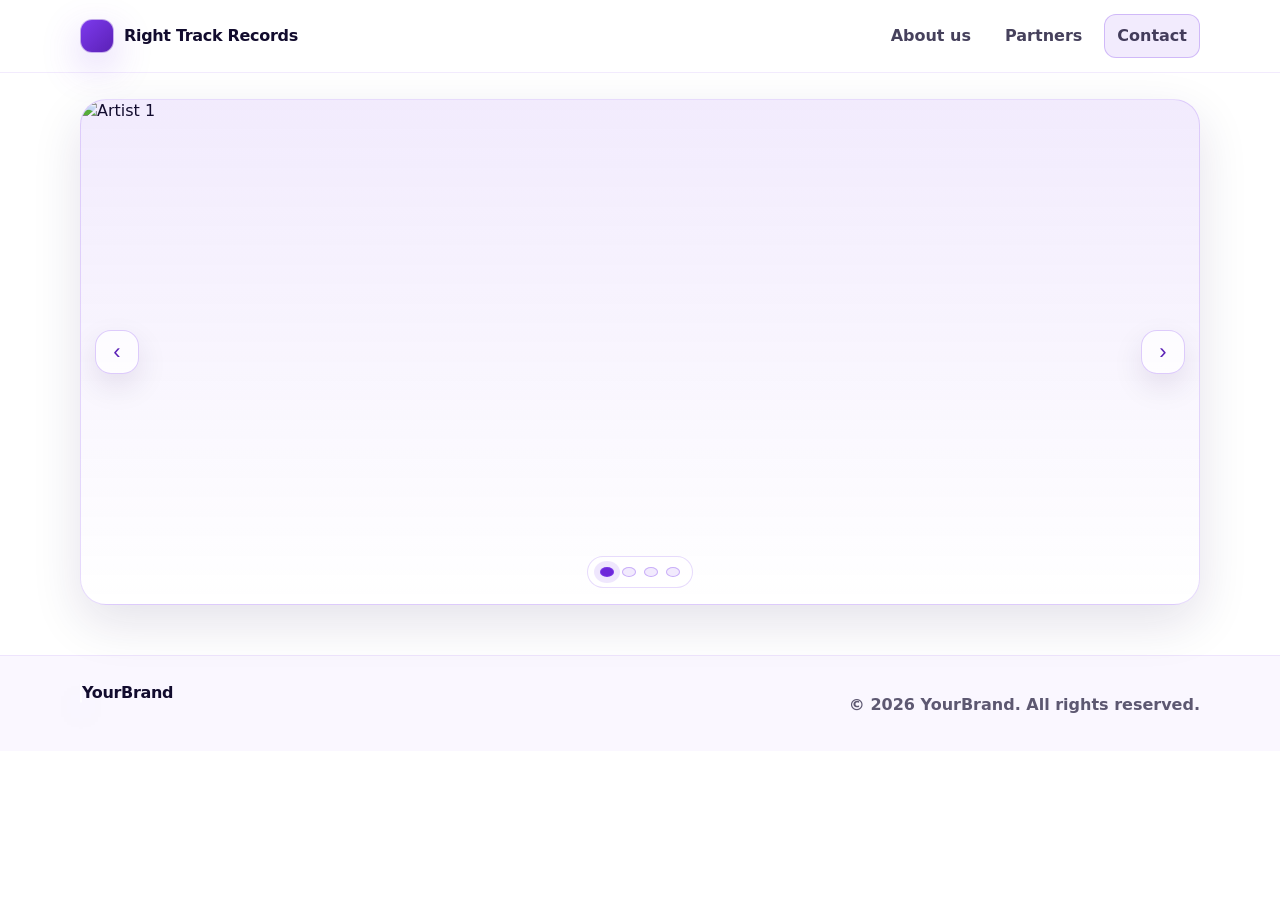
==== commit 842a555a: "Update index.html" ====
--- a/index.html
+++ b/index.html
@@ -12,7 +12,7 @@
     <div class="container header-inner">
       <a class="brand" href="index.html" aria-label="Home">
         <span class="brand-mark" aria-hidden="true"></span>
-        <span class="brand-name">YourBrand</span>
+        <span class="brand-name">Right Track Records</span>
       </a>
 
       <nav class="nav" aria-label="Primary">
